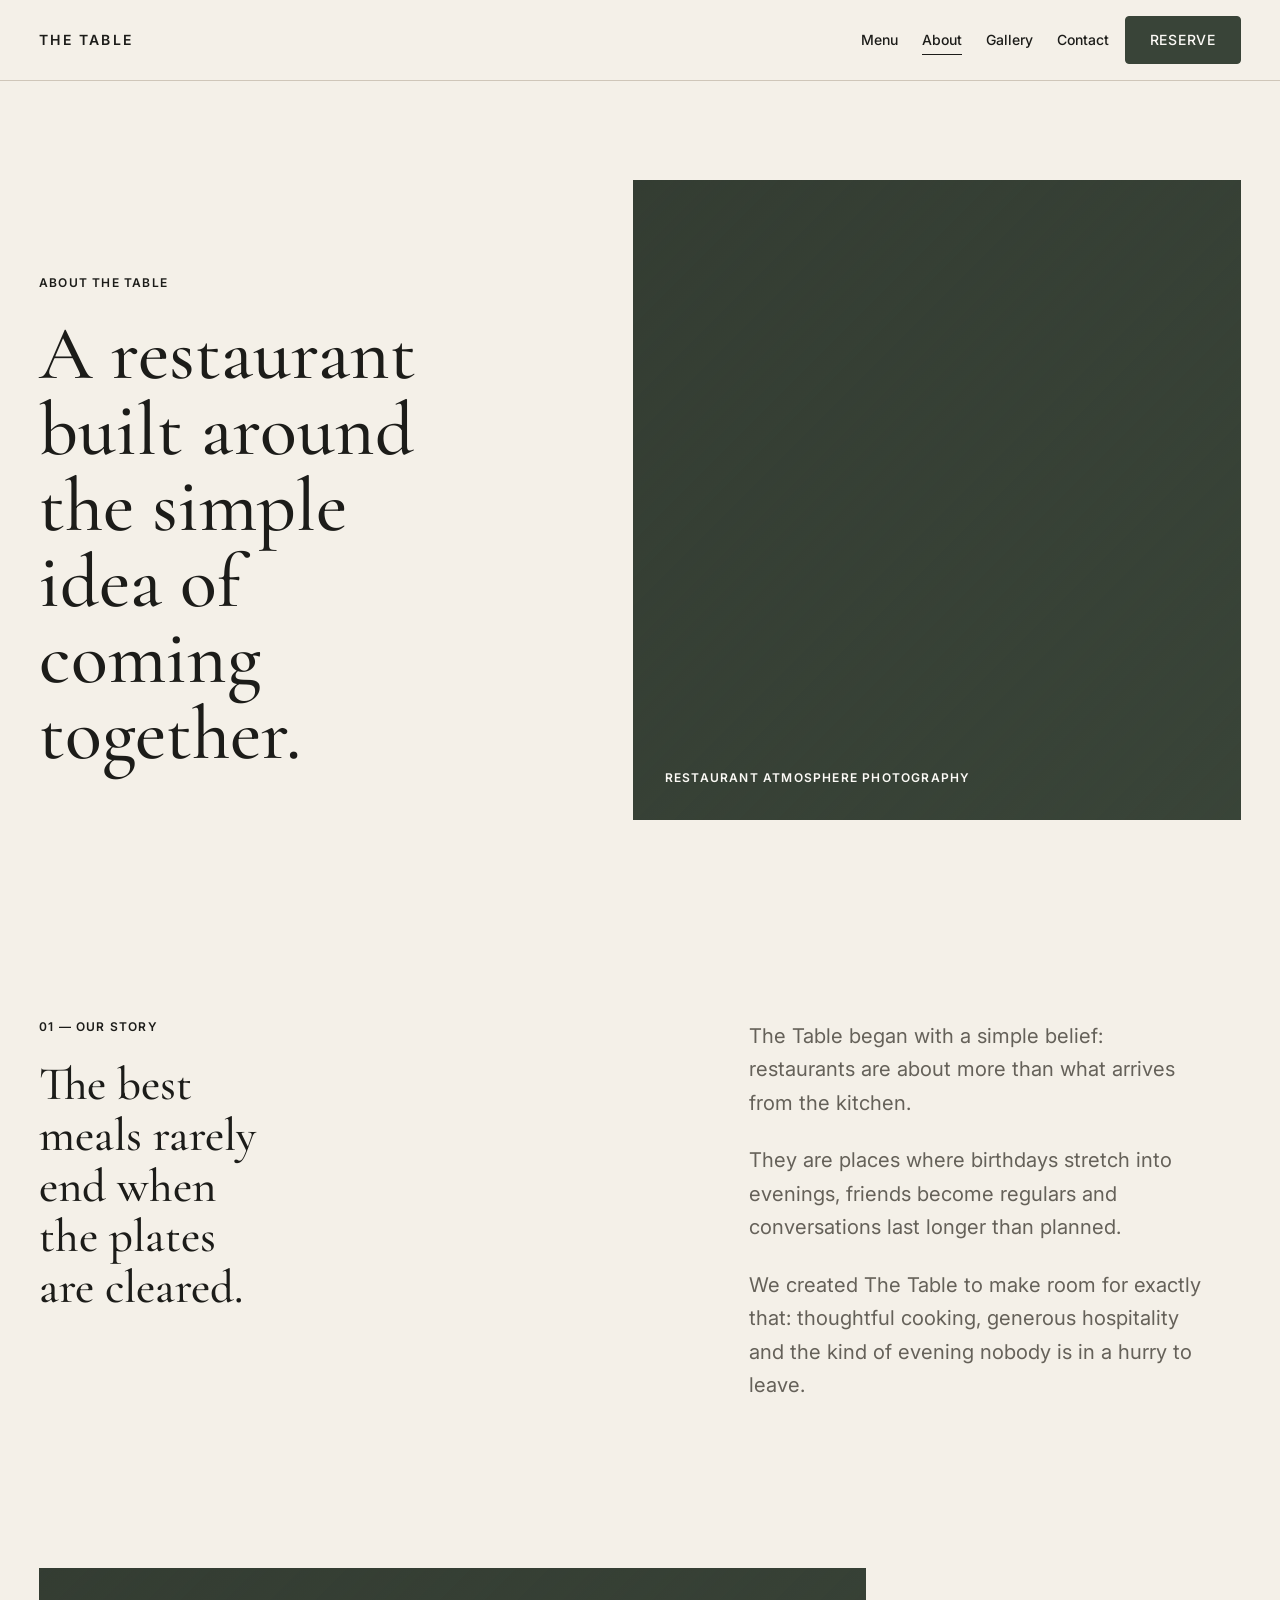
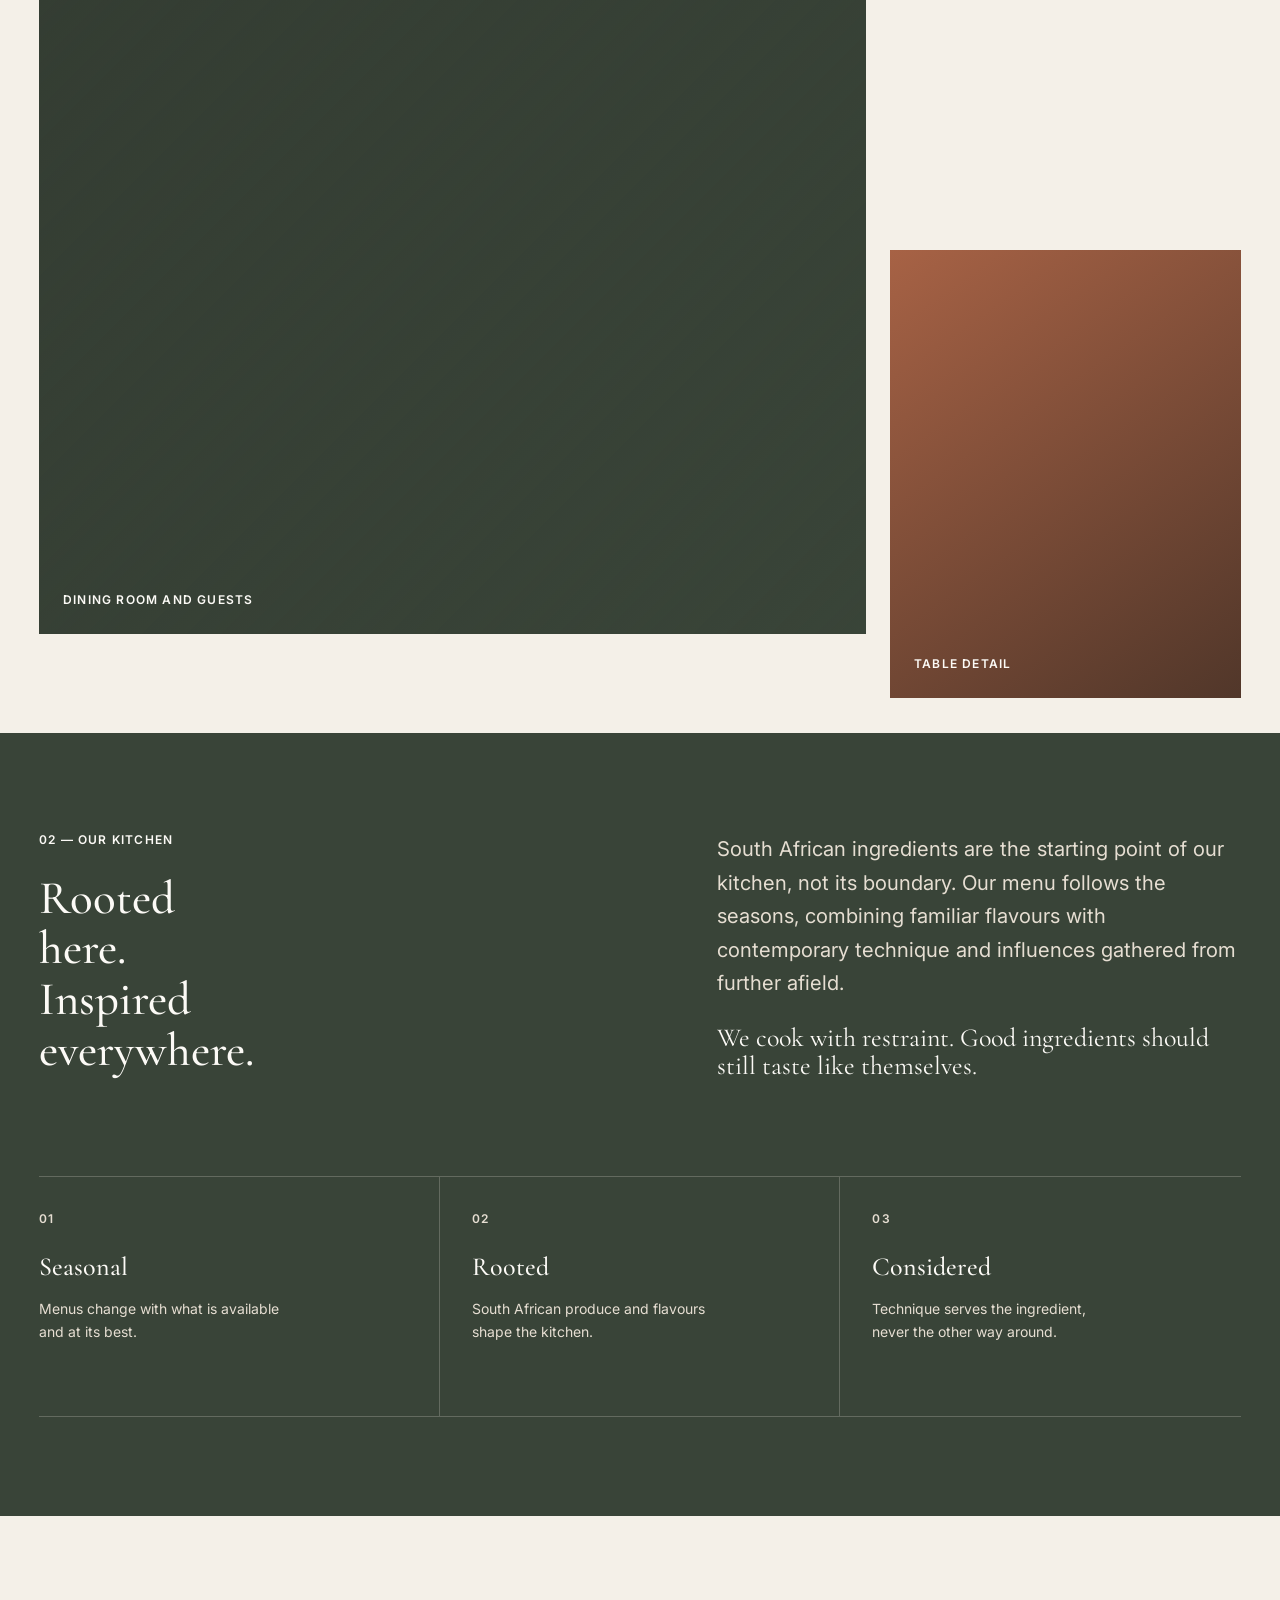
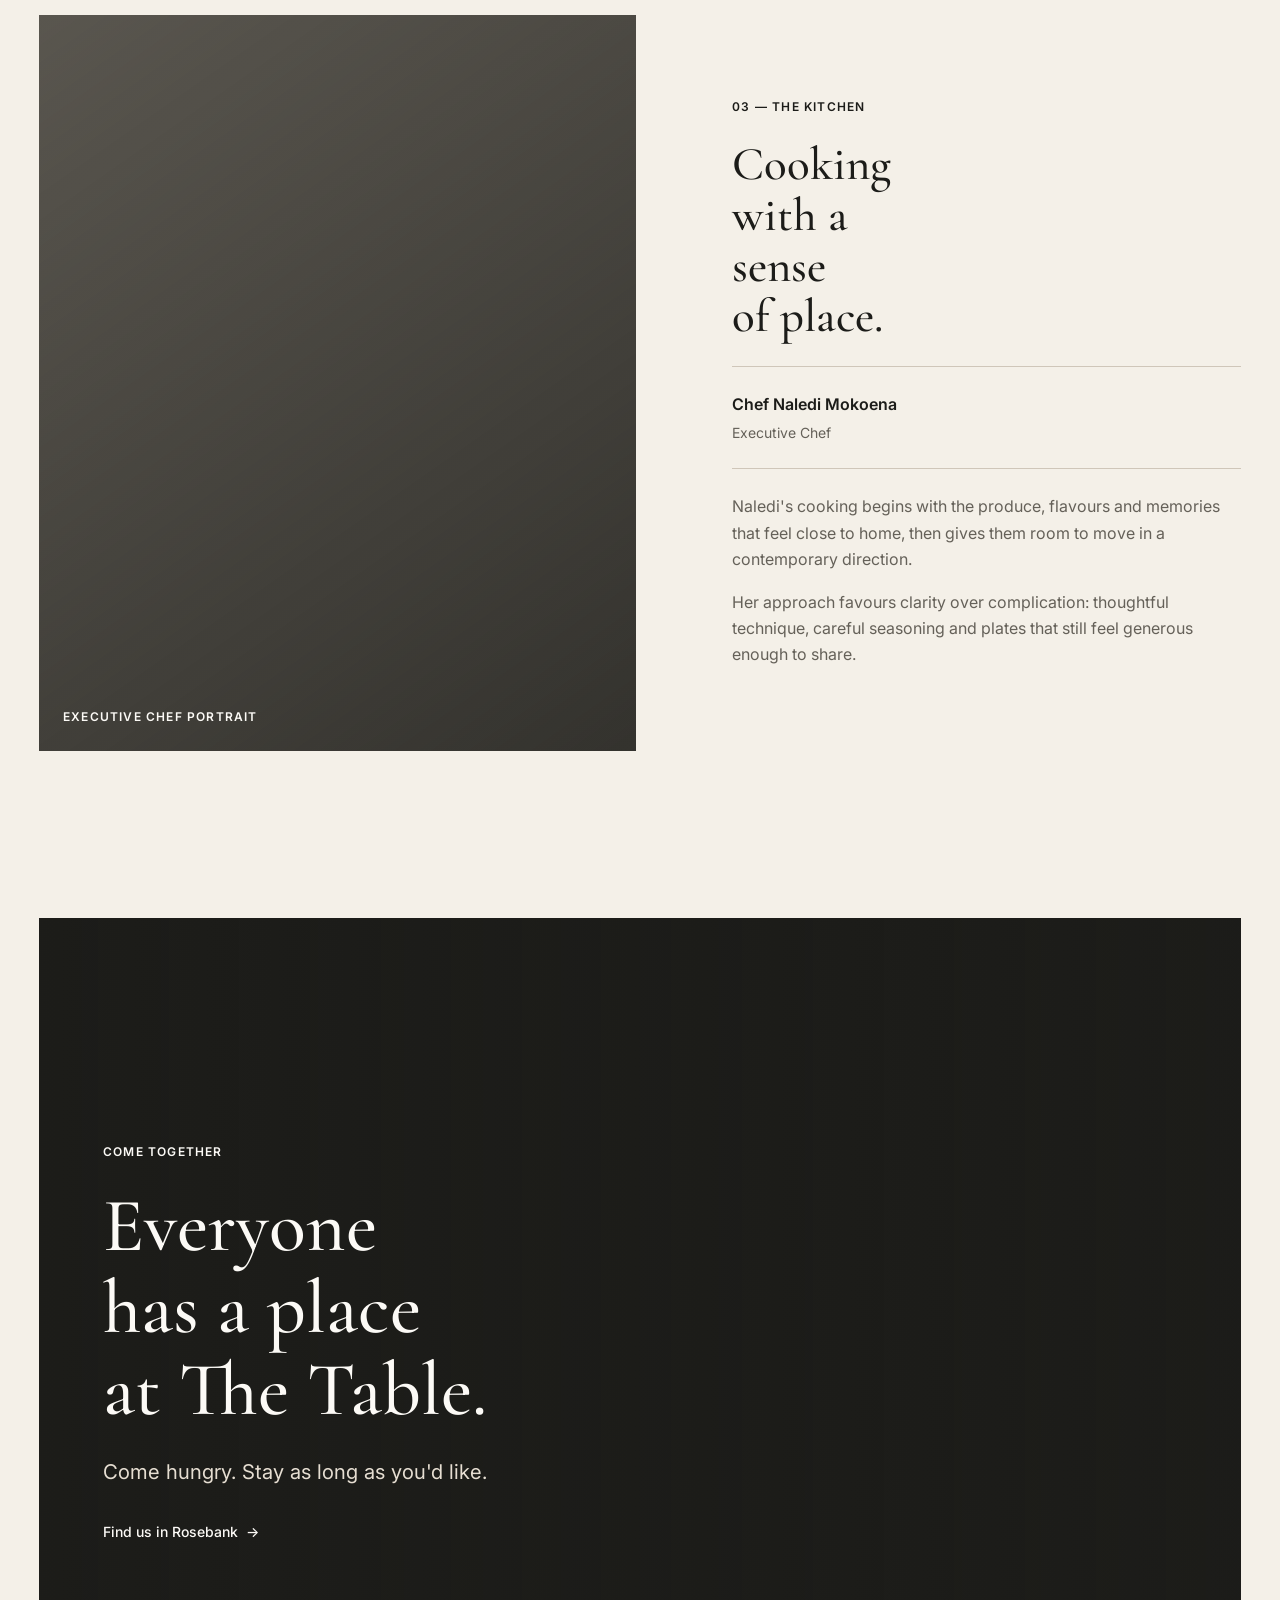
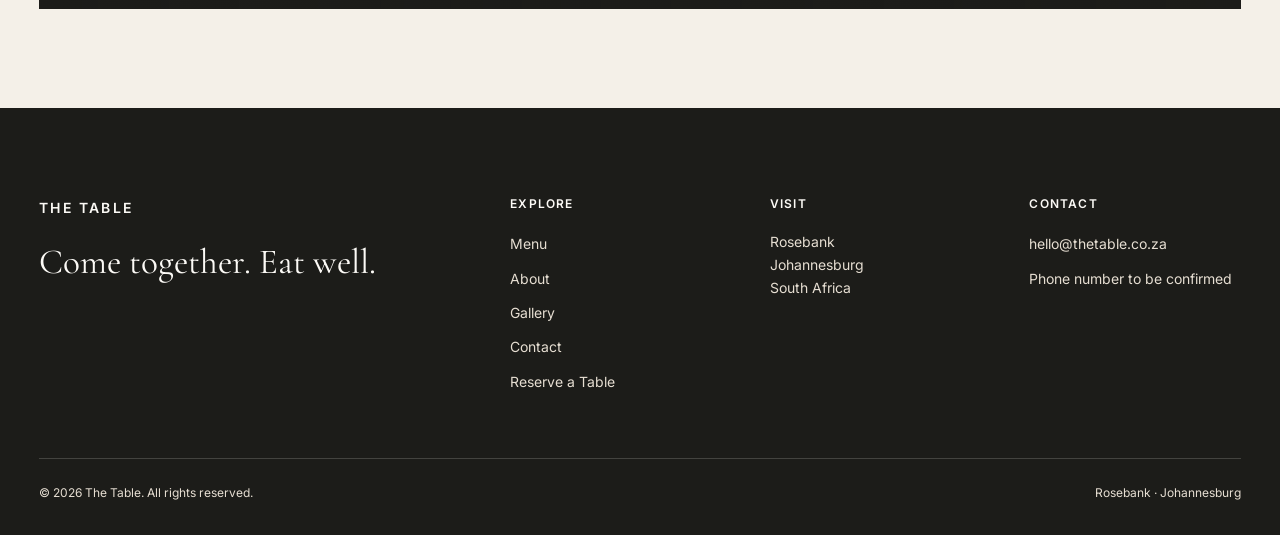
==== about.html @ 28e7a20c "Initial commit for V1" ====
<!DOCTYPE html>
<html lang="en">
  <head>
    <meta charset="utf-8">
    <meta name="viewport" content="width=device-width, initial-scale=1">
    <meta name="description" content="Discover the story, philosophy and people behind The Table, a contemporary South African restaurant in Rosebank, Johannesburg.">
    <meta name="theme-color" content="#f4f0e8">
    <title>About | The Table</title>

    <link rel="preconnect" href="https://fonts.googleapis.com">
    <link rel="preconnect" href="https://fonts.gstatic.com" crossorigin>
    <link href="https://fonts.googleapis.com/css2?family=Cormorant+Garamond:wght@400;500;600&family=Inter:wght@400;500;600&display=swap" rel="stylesheet">

    <link rel="stylesheet" href="css/reset.css">
    <link rel="stylesheet" href="css/tokens.css">
    <link rel="stylesheet" href="css/base.css">
    <link rel="stylesheet" href="css/layout.css">
    <link rel="stylesheet" href="css/components.css">
    <link rel="stylesheet" href="css/utilities.css">
    <link rel="stylesheet" href="css/pages/about.css">
  </head>

  <body>
    <a class="skip-link" href="#main-content">Skip to main content</a>

    <header class="site-header">
      <div class="container site-header__inner">
        <a class="site-header__brand" href="index.html" aria-label="The Table home">THE TABLE</a>

        <nav class="site-nav" aria-label="Primary navigation">
          <ul class="site-nav__list" role="list">
            <li><a class="site-nav__link" href="menu.html">Menu</a></li>
            <li><a class="site-nav__link" href="about.html" aria-current="page">About</a></li>
            <li><a class="site-nav__link" href="gallery.html">Gallery</a></li>
            <li><a class="site-nav__link" href="contact.html">Contact</a></li>
          </ul>
        </nav>

        <div class="site-header__actions">
          <a class="button button--primary" href="reservations.html">Reserve</a>
        </div>
      </div>
    </header>

    <main id="main-content">
      <section class="about-hero section">
        <div class="container">
          <div class="about-hero__grid">
            <div class="about-hero__copy stack stack--lg">
              <p class="eyebrow">About The Table</p>
              <h1>A restaurant built around the simple idea of coming together.</h1>
            </div>

            <div class="about-hero__media" aria-hidden="true">
              <span>Restaurant atmosphere photography</span>
            </div>
          </div>
        </div>
      </section>

      <section class="about-story section" aria-labelledby="story-title">
        <div class="container">
          <div class="about-story__grid">
            <div>
              <p class="eyebrow">01 — Our Story</p>
              <h2 id="story-title">The best meals rarely end when the plates are cleared.</h2>
            </div>

            <div class="about-story__body stack stack--lg">
              <p>
                The Table began with a simple belief: restaurants are about more than what
                arrives from the kitchen.
              </p>
              <p>
                They are places where birthdays stretch into evenings, friends become regulars
                and conversations last longer than planned.
              </p>
              <p>
                We created The Table to make room for exactly that: thoughtful cooking,
                generous hospitality and the kind of evening nobody is in a hurry to leave.
              </p>
            </div>
          </div>
        </div>
      </section>

      <section class="about-images section--compact" aria-label="Restaurant story imagery">
        <div class="container--wide">
          <div class="about-images__grid">
            <div class="about-images__large" aria-hidden="true">
              <span>Dining room and guests</span>
            </div>
            <div class="about-images__small" aria-hidden="true">
              <span>Table detail</span>
            </div>
          </div>
        </div>
      </section>

      <section class="about-kitchen section section--olive" aria-labelledby="kitchen-title">
        <div class="container">
          <div class="about-kitchen__intro">
            <div class="stack stack--lg">
              <p class="eyebrow">02 — Our Kitchen</p>
              <h2 id="kitchen-title">Rooted here. Inspired everywhere.</h2>
            </div>

            <div class="about-kitchen__copy stack stack--lg">
              <p>
                South African ingredients are the starting point of our kitchen, not its
                boundary. Our menu follows the seasons, combining familiar flavours with
                contemporary technique and influences gathered from further afield.
              </p>
              <p class="about-kitchen__statement">
                We cook with restraint. Good ingredients should still taste like themselves.
              </p>
            </div>
          </div>

          <div class="about-principles">
            <article class="about-principle">
              <p class="about-principle__number">01</p>
              <h3>Seasonal</h3>
              <p>Menus change with what is available and at its best.</p>
            </article>

            <article class="about-principle">
              <p class="about-principle__number">02</p>
              <h3>Rooted</h3>
              <p>South African produce and flavours shape the kitchen.</p>
            </article>

            <article class="about-principle">
              <p class="about-principle__number">03</p>
              <h3>Considered</h3>
              <p>Technique serves the ingredient, never the other way around.</p>
            </article>
          </div>
        </div>
      </section>

      <section class="about-chef section" aria-labelledby="chef-title">
        <div class="container">
          <div class="about-chef__grid">
            <div class="about-chef__media" aria-hidden="true">
              <span>Executive chef portrait</span>
            </div>

            <div class="about-chef__copy stack stack--lg">
              <p class="eyebrow">03 — The Kitchen</p>
              <h2 id="chef-title">Cooking with a sense of place.</h2>

              <div class="about-chef__identity">
                <p class="about-chef__name">Chef Naledi Mokoena</p>
                <p class="about-chef__role">Executive Chef</p>
              </div>

              <div class="about-chef__bio stack stack--md">
                <p>
                  Naledi's cooking begins with the produce, flavours and memories that feel
                  close to home, then gives them room to move in a contemporary direction.
                </p>
                <p>
                  Her approach favours clarity over complication: thoughtful technique,
                  careful seasoning and plates that still feel generous enough to share.
                </p>
              </div>
            </div>
          </div>
        </div>
      </section>

      <section class="about-closing section--compact">
        <div class="container--wide">
          <div class="about-closing__media">
            <div class="about-closing__copy">
              <p class="eyebrow">Come Together</p>
              <h2>Everyone has a place at The Table.</h2>
              <p>Come hungry. Stay as long as you'd like.</p>
              <a class="text-link about-closing__link" href="contact.html">
                Find us in Rosebank
                <span class="text-link__arrow" aria-hidden="true">→</span>
              </a>
            </div>
          </div>
        </div>
      </section>
    </main>

    <footer class="site-footer">
      <div class="container site-footer__inner">
        <div class="site-footer__grid">
          <div class="site-footer__brand">
            <a class="site-footer__wordmark" href="index.html">THE TABLE</a>
            <p class="site-footer__tagline">Come together. Eat well.</p>
          </div>

          <div>
            <p class="site-footer__heading">Explore</p>
            <ul class="site-footer__list" role="list">
              <li><a class="site-footer__link" href="menu.html">Menu</a></li>
              <li><a class="site-footer__link" href="about.html">About</a></li>
              <li><a class="site-footer__link" href="gallery.html">Gallery</a></li>
              <li><a class="site-footer__link" href="contact.html">Contact</a></li>
              <li><a class="site-footer__link" href="reservations.html">Reserve a Table</a></li>
            </ul>
          </div>

          <div>
            <p class="site-footer__heading">Visit</p>
            <address class="site-footer__text">
              Rosebank<br>
              Johannesburg<br>
              South Africa
            </address>
          </div>

          <div>
            <p class="site-footer__heading">Contact</p>
            <ul class="site-footer__list" role="list">
              <li><a class="site-footer__link" href="mailto:hello@thetable.co.za">hello@thetable.co.za</a></li>
              <li><span class="site-footer__text">Phone number to be confirmed</span></li>
            </ul>
          </div>
        </div>

        <div class="site-footer__legal">
          <p>&copy; 2026 The Table. All rights reserved.</p>
          <p>Rosebank · Johannesburg</p>
        </div>
      </div>
    </footer>
  </body>
</html>
---- css/tokens.css ----
/* ==========================================================================
   Design Tokens
   Source of truth for visual constants used across The Table.
   ========================================================================== */

:root {
  /* Colours */
  --color-canvas: #f4f0e8;
  --color-surface: #e6ded2;
  --color-ink: #1c1c19;
  --color-ink-soft: #656159;
  --color-brand: #394438;
  --color-brand-hover: #2f382e;
  --color-clay: #a76245;
  --color-brass: #b79662;
  --color-border: #cfc6b9;
  --color-white-soft: #fcfaf6;
  --color-error: #9a3f32;
  --color-success: #456249;

  /* Typography */
  --font-display: "Cormorant Garamond", Georgia, serif;
  --font-body: "Inter", Arial, Helvetica, sans-serif;

  --text-xs: 0.75rem;
  --text-sm: 0.875rem;
  --text-base: 1rem;
  --text-lg: clamp(1.125rem, 1.03rem + 0.3vw, 1.3125rem);
  --text-h4: clamp(1.35rem, 1.2rem + 0.55vw, 1.625rem);
  --text-h3: clamp(1.75rem, 1.52rem + 0.85vw, 2.25rem);
  --text-h2: clamp(2.125rem, 1.65rem + 1.6vw, 3.25rem);
  --text-h1: clamp(2.5rem, 1.95rem + 2.15vw, 4rem);
  --text-display: clamp(3rem, 2.1rem + 3.5vw, 4.75rem);
  --text-display-xl: clamp(3.25rem, 2.05rem + 4.4vw, 6rem);

  --line-display: 1;
  --line-heading: 1.08;
  --line-body: 1.65;
  --line-interface: 1.4;

  --tracking-label: 0.1em;
  --tracking-button: 0.055em;

  /* Spacing */
  --space-2xs: 0.25rem;
  --space-xs: 0.5rem;
  --space-sm: 0.75rem;
  --space-md: 1rem;
  --space-lg: 1.5rem;
  --space-xl: 2rem;
  --space-2xl: 3rem;
  --space-3xl: 4rem;
  --space-4xl: 6rem;
  --space-5xl: 8rem;
  --space-6xl: 10rem;

  /* Layout */
  --container-reading: 42.5rem;
  --container-standard: 77.5rem;
  --container-wide: 90rem;
  --page-gutter: clamp(1.25rem, 0.72rem + 2.15vw, 6rem);
  --section-space: clamp(4rem, 2.6rem + 4.5vw, 10rem);

  /* Borders and radii */
  --border-default: 1px solid var(--color-border);
  --radius-sm: 0.125rem;
  --radius-md: 0.25rem;
  --radius-soft: 0.5rem;
  --radius-lg: 0.75rem;

  /* Motion */
  --duration-fast: 150ms;
  --duration-standard: 250ms;
  --duration-smooth: 400ms;
  --duration-editorial: 600ms;
  --ease-standard: ease-out;

  /* Layering */
  --z-header: 100;
  --z-overlay: 200;
  --z-modal: 300;
}
---- css/base.css ----
/* ==========================================================================
   Base Styles
   Global element behaviour and typography.
   ========================================================================== */

html {
  color-scheme: light;
  scroll-behavior: smooth;
  background: var(--color-canvas);
}

body {
  font-family: var(--font-body);
  font-size: var(--text-base);
  line-height: var(--line-body);
  color: var(--color-ink);
  background: var(--color-canvas);
  text-rendering: optimizeLegibility;
}

main {
  display: block;
}

h1,
h2,
h3,
h4 {
  font-family: var(--font-display);
  font-weight: 500;
  color: inherit;
  text-wrap: balance;
}

h1 {
  font-size: var(--text-h1);
  line-height: var(--line-display);
}

h2 {
  font-size: var(--text-h2);
  line-height: var(--line-heading);
}

h3 {
  font-size: var(--text-h3);
  line-height: var(--line-heading);
}

h4 {
  font-size: var(--text-h4);
  line-height: var(--line-heading);
}

p {
  max-width: 72ch;
}

a {
  color: inherit;
  text-decoration-thickness: 0.08em;
  text-underline-offset: 0.2em;
}

a:hover {
  text-decoration-thickness: 0.12em;
}

button,
input,
select,
textarea {
  color: inherit;
}

button {
  border: 0;
}

::selection {
  color: var(--color-white-soft);
  background: var(--color-brand);
}

:focus-visible {
  outline: 2px solid var(--color-brand);
  outline-offset: 3px;
}

.skip-link {
  position: fixed;
  top: var(--space-md);
  left: var(--space-md);
  z-index: var(--z-modal);
  padding: var(--space-sm) var(--space-md);
  color: var(--color-white-soft);
  background: var(--color-ink);
  border-radius: var(--radius-md);
  transform: translateY(-200%);
  transition: transform var(--duration-fast) var(--ease-standard);
}

.skip-link:focus {
  transform: translateY(0);
}

.eyebrow {
  font-family: var(--font-body);
  font-size: var(--text-xs);
  font-weight: 600;
  line-height: var(--line-interface);
  letter-spacing: var(--tracking-label);
  text-transform: uppercase;
}

address {
  font-style: normal;
}

@media (prefers-reduced-motion: reduce) {
  html {
    scroll-behavior: auto;
  }

  *,
  *::before,
  *::after {
    scroll-behavior: auto !important;
    transition-duration: 0.01ms !important;
    animation-duration: 0.01ms !important;
    animation-iteration-count: 1 !important;
  }
}
---- css/layout.css ----
/* ==========================================================================
   Layout
   Shared structural primitives only.
   ========================================================================== */

.container,
.container--wide,
.container--reading {
  width: min(100% - (2 * var(--page-gutter)), var(--container-standard));
  margin-inline: auto;
}

.container--wide {
  width: min(100% - (2 * var(--page-gutter)), var(--container-wide));
}

.container--reading {
  width: min(100% - (2 * var(--page-gutter)), var(--container-reading));
}

.section {
  padding-block: var(--section-space);
}

.section--compact {
  padding-block: clamp(3rem, 2.2rem + 2.5vw, 6rem);
}

.section--dark {
  color: var(--color-white-soft);
  background: var(--color-ink);
}

.section--olive {
  color: var(--color-white-soft);
  background: var(--color-brand);
}

.stack {
  display: flex;
  flex-direction: column;
}

.stack--sm {
  gap: var(--space-sm);
}

.stack--md {
  gap: var(--space-md);
}

.stack--lg {
  gap: var(--space-lg);
}

.stack--xl {
  gap: var(--space-xl);
}

.cluster {
  display: flex;
  flex-wrap: wrap;
  align-items: center;
  gap: var(--space-md);
}

.split {
  display: grid;
  gap: var(--space-2xl);
}

.page-shell {
  min-height: 50vh;
}

@media (min-width: 48rem) {
  .split {
    grid-template-columns: repeat(2, minmax(0, 1fr));
    gap: var(--space-3xl);
  }
}
---- css/components.css ----
/* ==========================================================================
   Components
   Shared interface patterns used by multiple pages.
   ========================================================================== */

/* Site header */
.site-header {
  position: relative;
  z-index: var(--z-header);
  color: var(--color-ink);
  background: var(--color-canvas);
  border-bottom: var(--border-default);
}

.site-header--overlay {
  position: absolute;
  inset: 0 0 auto;
  color: var(--color-white-soft);
  background: transparent;
  border-bottom-color: rgba(244, 240, 232, 0.2);
}

.site-header__inner {
  display: grid;
  gap: var(--space-md);
  align-items: center;
  min-height: 4.5rem;
  padding-block: var(--space-md);
}

.site-header__brand {
  justify-self: start;
  font-family: var(--font-body);
  font-size: var(--text-sm);
  font-weight: 600;
  line-height: 1;
  letter-spacing: 0.16em;
  text-decoration: none;
}

.site-nav {
  min-width: 0;
}

.site-nav__list {
  display: flex;
  flex-wrap: wrap;
  gap: var(--space-sm) var(--space-lg);
  margin: 0;
  padding: 0;
  list-style: none;
}

.site-nav__link {
  position: relative;
  display: inline-flex;
  align-items: center;
  min-height: 2.75rem;
  font-size: var(--text-sm);
  font-weight: 500;
  line-height: var(--line-interface);
  text-decoration: none;
}

.site-nav__link::after {
  content: "";
  position: absolute;
  right: 0;
  bottom: 0.45rem;
  left: 0;
  height: 1px;
  background: currentColor;
  transform: scaleX(0);
  transform-origin: right;
  transition: transform var(--duration-standard) var(--ease-standard);
}

.site-nav__link:hover::after,
.site-nav__link[aria-current="page"]::after {
  transform: scaleX(1);
  transform-origin: left;
}

.site-header__actions {
  justify-self: start;
}

/* Buttons and action links */
.button {
  display: inline-flex;
  min-height: 3rem;
  align-items: center;
  justify-content: center;
  gap: var(--space-xs);
  padding: 0.75rem 1.5rem;
  font-size: var(--text-sm);
  font-weight: 500;
  line-height: 1;
  letter-spacing: var(--tracking-button);
  text-decoration: none;
  text-transform: uppercase;
  cursor: pointer;
  border: 1px solid transparent;
  border-radius: var(--radius-md);
  transition:
    color var(--duration-standard) var(--ease-standard),
    background-color var(--duration-standard) var(--ease-standard),
    border-color var(--duration-standard) var(--ease-standard);
}

.button--primary {
  color: var(--color-white-soft);
  background: var(--color-brand);
  border-color: var(--color-brand);
}

.button--primary:hover {
  background: var(--color-brand-hover);
  border-color: var(--color-brand-hover);
}

.site-header--overlay .button--primary {
  color: var(--color-ink);
  background: var(--color-canvas);
  border-color: var(--color-canvas);
}

.site-header--overlay .button--primary:hover {
  background: var(--color-surface);
  border-color: var(--color-surface);
}

.text-link {
  display: inline-flex;
  align-items: center;
  gap: var(--space-xs);
  font-size: var(--text-sm);
  font-weight: 500;
  text-decoration: none;
}

.text-link__arrow {
  transition: transform var(--duration-standard) var(--ease-standard);
}

.text-link:hover .text-link__arrow {
  transform: translateX(0.25rem);
}

/* Foundation page shell */
.foundation-placeholder {
  display: grid;
  min-height: 50vh;
  place-items: center;
  padding-block: var(--section-space);
}

.foundation-placeholder__inner {
  width: min(100% - (2 * var(--page-gutter)), var(--container-reading));
}

.foundation-placeholder__copy {
  margin-top: var(--space-lg);
  color: var(--color-ink-soft);
}


/* Shared forms */
.form-field {
  display: grid;
  gap: var(--space-xs);
}

.form-field label {
  font-size: var(--text-xs);
  font-weight: 600;
  letter-spacing: var(--tracking-label);
  text-transform: uppercase;
}

.form-field input,
.form-field select,
.form-field textarea {
  width: 100%;
  color: var(--color-ink);
  background: var(--color-white-soft);
  border: var(--border-default);
  border-radius: var(--radius-md);
}

.form-field input,
.form-field select {
  min-height: 3.5rem;
  padding-inline: var(--space-md);
}

.form-field textarea {
  min-height: 10rem;
  padding: var(--space-md);
}

.form-field input:focus,
.form-field select:focus,
.form-field textarea:focus {
  border-color: var(--color-brand);
}

.form-field__help {
  color: var(--color-ink-soft);
  font-size: var(--text-sm);
}

.button:disabled,
.button[aria-disabled="true"] {
  cursor: not-allowed;
  opacity: 0.55;
}

/* Footer */
.site-footer {
  color: var(--color-white-soft);
  background: var(--color-ink);
}

.site-footer__inner {
  padding-block: clamp(4rem, 3rem + 3vw, 7rem) var(--space-xl);
}

.site-footer__grid {
  display: grid;
  gap: var(--space-2xl);
}

.site-footer__brand {
  max-width: 24rem;
}

.site-footer__wordmark {
  display: inline-block;
  margin-bottom: var(--space-lg);
  font-size: var(--text-sm);
  font-weight: 600;
  letter-spacing: 0.16em;
  text-decoration: none;
}

.site-footer__tagline {
  font-family: var(--font-display);
  font-size: var(--text-h3);
  line-height: var(--line-heading);
}

.site-footer__heading {
  margin-bottom: var(--space-md);
  font-size: var(--text-xs);
  font-weight: 600;
  letter-spacing: var(--tracking-label);
  text-transform: uppercase;
}

.site-footer__list {
  display: grid;
  gap: var(--space-xs);
  margin: 0;
  padding: 0;
  list-style: none;
}

.site-footer__link {
  color: var(--color-surface);
  font-size: var(--text-sm);
  text-decoration: none;
}

.site-footer__link:hover {
  color: var(--color-white-soft);
  text-decoration: underline;
  text-underline-offset: 0.2em;
}

.site-footer__text {
  color: var(--color-surface);
  font-size: var(--text-sm);
}

.site-footer__legal {
  display: flex;
  flex-wrap: wrap;
  justify-content: space-between;
  gap: var(--space-md);
  margin-top: var(--space-3xl);
  padding-top: var(--space-lg);
  color: var(--color-surface);
  font-size: var(--text-xs);
  border-top: 1px solid rgba(244, 240, 232, 0.18);
}

@media (min-width: 48rem) {
  .site-header__inner {
    grid-template-columns: auto 1fr auto;
    min-height: 5rem;
    padding-block: 0;
  }

  .site-nav {
    justify-self: end;
  }

  .site-header__actions {
    justify-self: end;
  }

  .site-footer__grid {
    grid-template-columns: minmax(14rem, 2fr) repeat(3, minmax(9rem, 1fr));
  }
}
---- css/utilities.css ----
/* ==========================================================================
   Utilities
   Keep this file intentionally small.
   ========================================================================== */

.visually-hidden {
  position: absolute !important;
  width: 1px !important;
  height: 1px !important;
  padding: 0 !important;
  margin: -1px !important;
  overflow: hidden !important;
  clip: rect(0, 0, 0, 0) !important;
  white-space: nowrap !important;
  border: 0 !important;
}

.text-center {
  text-align: center;
}
---- css/pages/about.css ----
/* ==========================================================================
   About Page
   Purpose: tell the restaurant story with calm editorial composition.
   ========================================================================== */

.about-hero {
  padding-top: clamp(4rem, 3rem + 4vw, 8rem);
}

.about-hero__grid {
  display: grid;
  gap: var(--space-2xl);
  align-items: end;
}

.about-hero__copy h1 {
  max-width: 12ch;
  font-size: var(--text-display);
}

.about-hero__media,
.about-images__large,
.about-images__small,
.about-chef__media,
.about-closing__media {
  position: relative;
  display: grid;
  overflow: hidden;
  color: var(--color-white-soft);
  background:
    linear-gradient(135deg, rgba(28, 28, 25, 0.18), rgba(57, 68, 56, 0.7)),
    var(--color-brand);
}

.about-hero__media {
  min-height: clamp(26rem, 50vw, 42rem);
  place-items: end start;
  padding: var(--space-xl);
}

.about-hero__media span,
.about-images span,
.about-chef__media span {
  font-size: var(--text-xs);
  font-weight: 600;
  letter-spacing: var(--tracking-label);
  text-transform: uppercase;
}

.about-story__grid {
  display: grid;
  gap: var(--space-2xl);
}

.about-story h2 {
  max-width: 12ch;
  margin-top: var(--space-lg);
}

.about-story__body {
  align-self: end;
  color: var(--color-ink-soft);
  font-size: var(--text-lg);
}

.about-images {
  padding-bottom: var(--section-space);
}

.about-images__grid {
  display: grid;
  gap: var(--space-lg);
}

.about-images__large {
  min-height: clamp(24rem, 52vw, 44rem);
  place-items: end start;
  padding: var(--space-lg);
}

.about-images__small {
  min-height: clamp(16rem, 36vw, 28rem);
  place-items: end start;
  padding: var(--space-lg);
  background:
    linear-gradient(145deg, rgba(167, 98, 69, 0.2), rgba(28, 28, 25, 0.62)),
    var(--color-clay);
}

.about-kitchen__intro {
  display: grid;
  gap: var(--space-2xl);
}

.about-kitchen h2 {
  max-width: 10ch;
}

.about-kitchen__copy {
  align-self: end;
  max-width: 40rem;
  color: var(--color-surface);
  font-size: var(--text-lg);
}

.about-kitchen__statement {
  color: var(--color-white-soft);
  font-family: var(--font-display);
  font-size: var(--text-h4);
  line-height: var(--line-heading);
}

.about-principles {
  display: grid;
  gap: 0;
  margin-top: var(--space-4xl);
  border-top: 1px solid rgba(244, 240, 232, 0.22);
}

.about-principle {
  padding-block: var(--space-xl);
  border-bottom: 1px solid rgba(244, 240, 232, 0.22);
}

.about-principle__number {
  margin-bottom: var(--space-lg);
  color: var(--color-surface);
  font-size: var(--text-xs);
  font-weight: 600;
  letter-spacing: var(--tracking-label);
}

.about-principle h3 {
  margin-bottom: var(--space-md);
  font-size: var(--text-h4);
}

.about-principle p:last-child {
  max-width: 28ch;
  color: var(--color-surface);
  font-size: var(--text-sm);
}

.about-chef__grid {
  display: grid;
  gap: var(--space-2xl);
  align-items: center;
}

.about-chef__media {
  min-height: clamp(28rem, 58vw, 46rem);
  place-items: end start;
  padding: var(--space-lg);
  background:
    linear-gradient(145deg, rgba(28, 28, 25, 0.16), rgba(28, 28, 25, 0.68)),
    var(--color-ink-soft);
}

.about-chef__copy h2 {
  max-width: 10ch;
}

.about-chef__identity {
  padding-block: var(--space-lg);
  border-block: var(--border-default);
}

.about-chef__name {
  font-size: var(--text-base);
  font-weight: 600;
}

.about-chef__role {
  margin-top: var(--space-2xs);
  color: var(--color-ink-soft);
  font-size: var(--text-sm);
}

.about-chef__bio {
  color: var(--color-ink-soft);
}

.about-closing {
  padding-bottom: var(--section-space);
}

.about-closing__media {
  min-height: clamp(28rem, 54vw, 44rem);
  align-items: end;
  padding: var(--space-xl);
  background:
    linear-gradient(90deg, rgba(28, 28, 25, 0.76), rgba(28, 28, 25, 0.16)),
    var(--color-ink);
}

.about-closing__copy {
  max-width: 42rem;
}

.about-closing__copy h2 {
  margin-top: var(--space-lg);
  max-width: 12ch;
  font-size: var(--text-display);
}

.about-closing__copy > p:not(.eyebrow) {
  margin-top: var(--space-lg);
  color: var(--color-surface);
  font-size: var(--text-lg);
}

.about-closing__link {
  margin-top: var(--space-xl);
  color: var(--color-white-soft);
}

@media (min-width: 48rem) {
  .about-hero__grid {
    grid-template-columns: minmax(0, 0.9fr) minmax(0, 1.1fr);
    gap: var(--space-4xl);
  }

  .about-story__grid {
    grid-template-columns: minmax(0, 1fr) minmax(20rem, 0.8fr);
    gap: var(--space-4xl);
  }

  .about-images__grid {
    grid-template-columns: minmax(0, 1.65fr) minmax(14rem, 0.7fr);
    align-items: end;
  }

  .about-images__small {
    transform: translateY(var(--space-3xl));
  }

  .about-kitchen__intro {
    grid-template-columns: minmax(0, 1fr) minmax(20rem, 0.9fr);
    gap: var(--space-4xl);
  }

  .about-principles {
    grid-template-columns: repeat(3, minmax(0, 1fr));
  }

  .about-principle {
    min-height: 15rem;
    padding: var(--space-xl);
    border-right: 1px solid rgba(244, 240, 232, 0.22);
  }

  .about-principle:first-child {
    padding-left: 0;
  }

  .about-principle:last-child {
    padding-right: 0;
    border-right: 0;
  }

  .about-chef__grid {
    grid-template-columns: minmax(0, 1.08fr) minmax(18rem, 0.92fr);
    gap: var(--space-4xl);
  }

  .about-closing__media {
    padding: var(--space-3xl);
  }
}

@media (min-width: 64rem) {
  .about-hero__copy {
    padding-bottom: var(--space-2xl);
  }

  .about-story__body {
    padding-right: var(--space-xl);
  }
}

@media (prefers-reduced-motion: reduce) {
  .about-images__small {
    transform: none;
  }
}
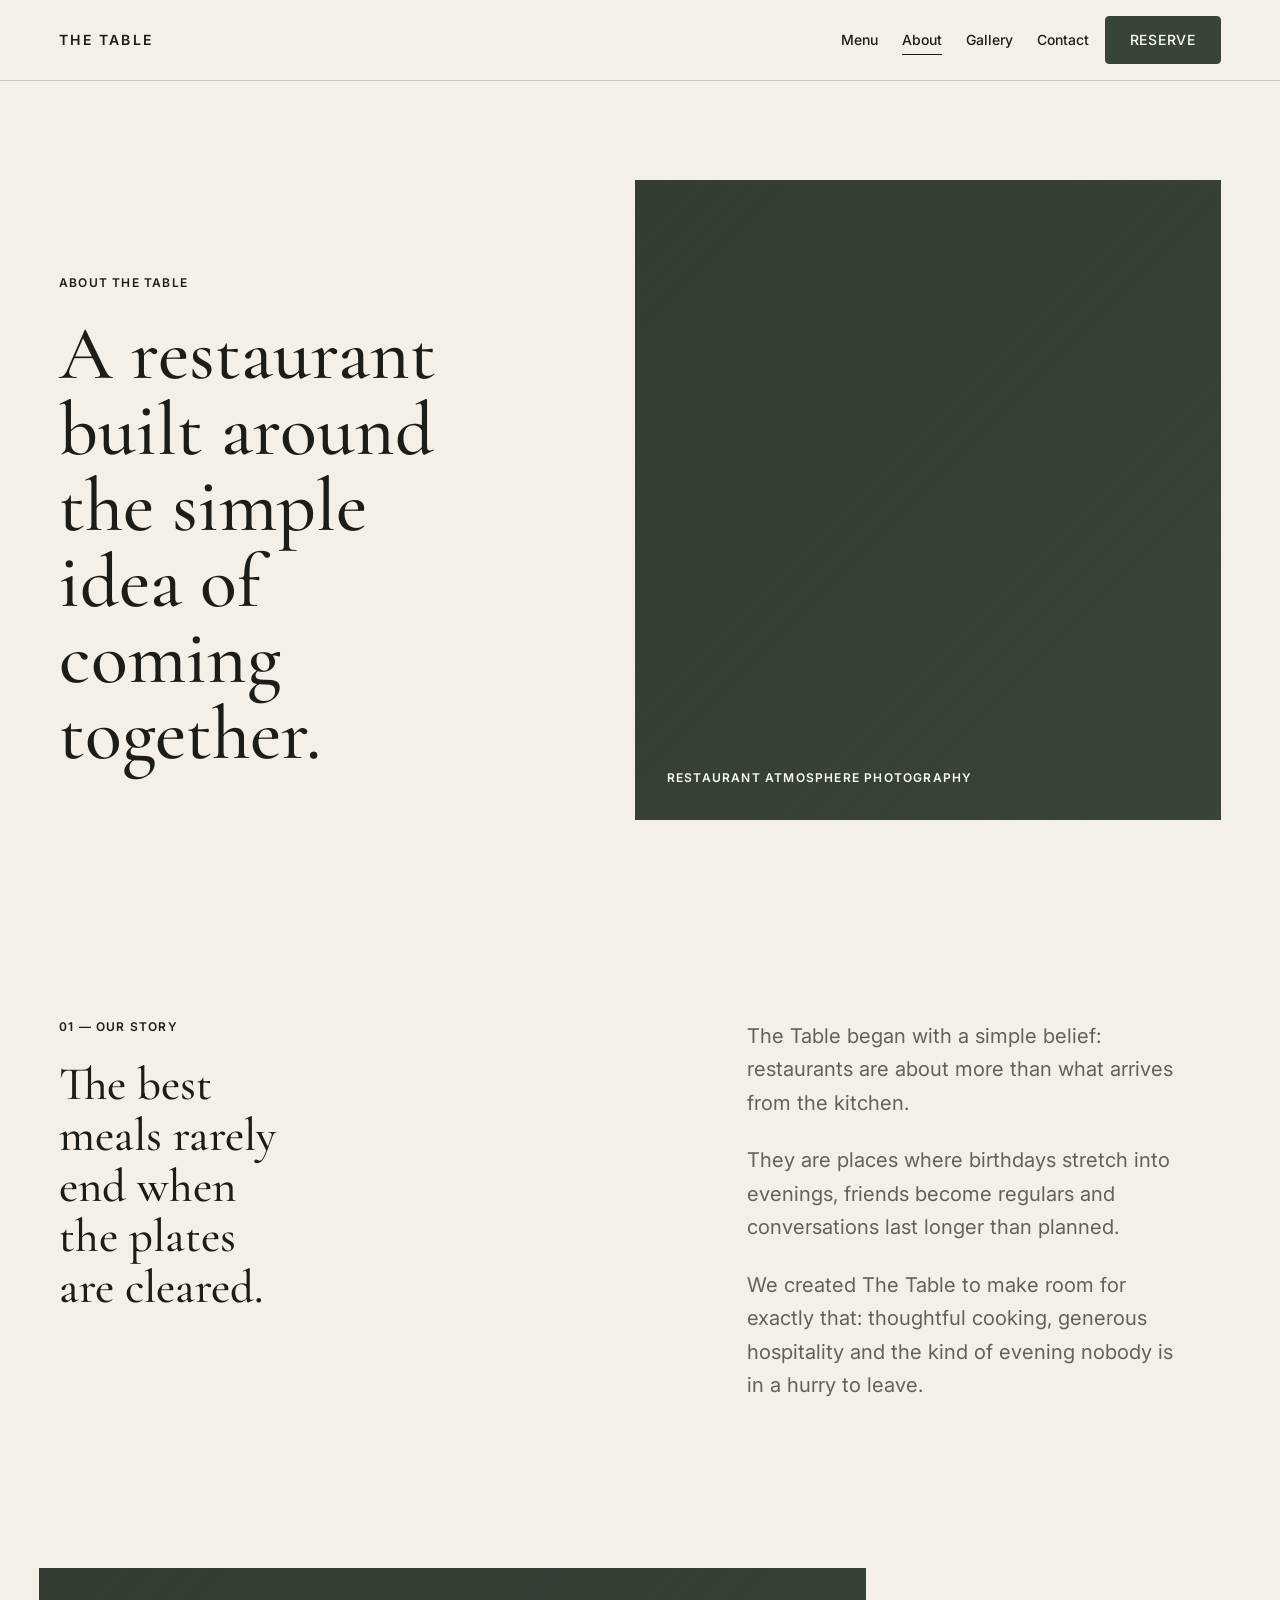
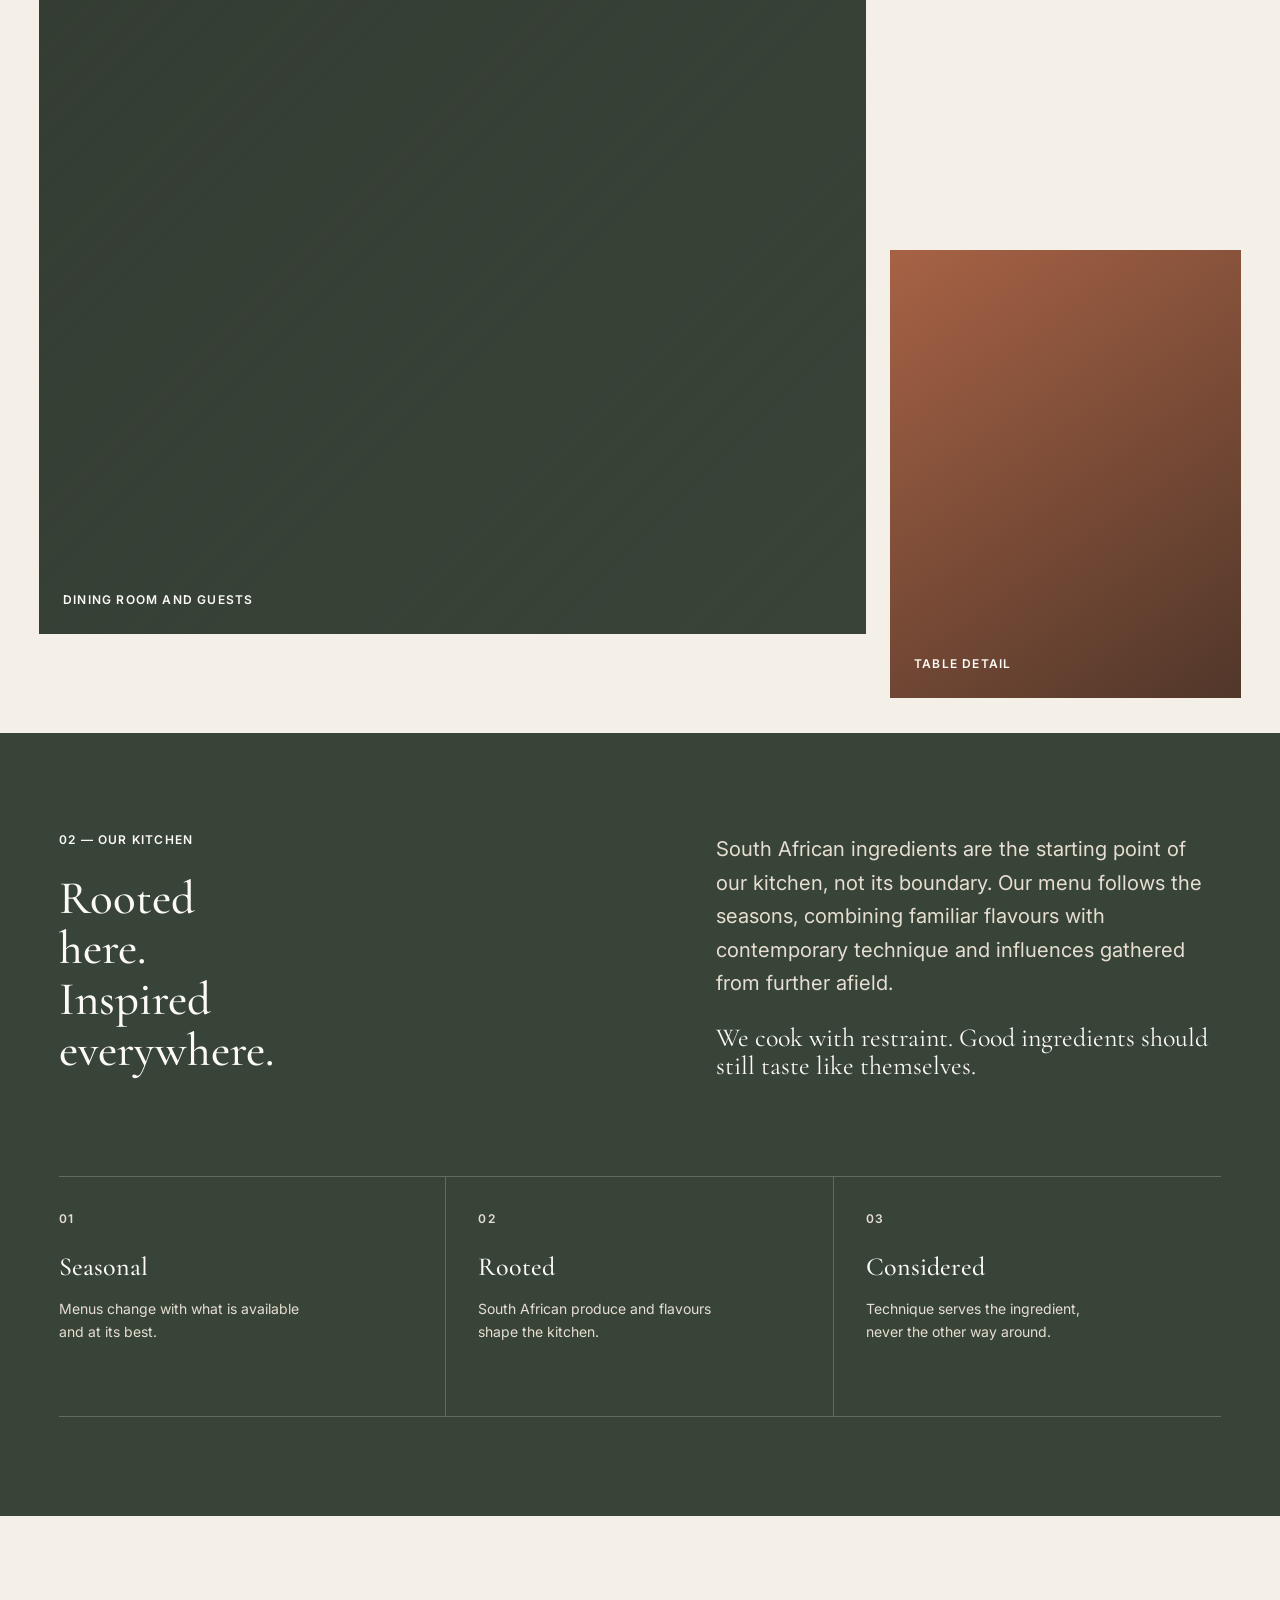
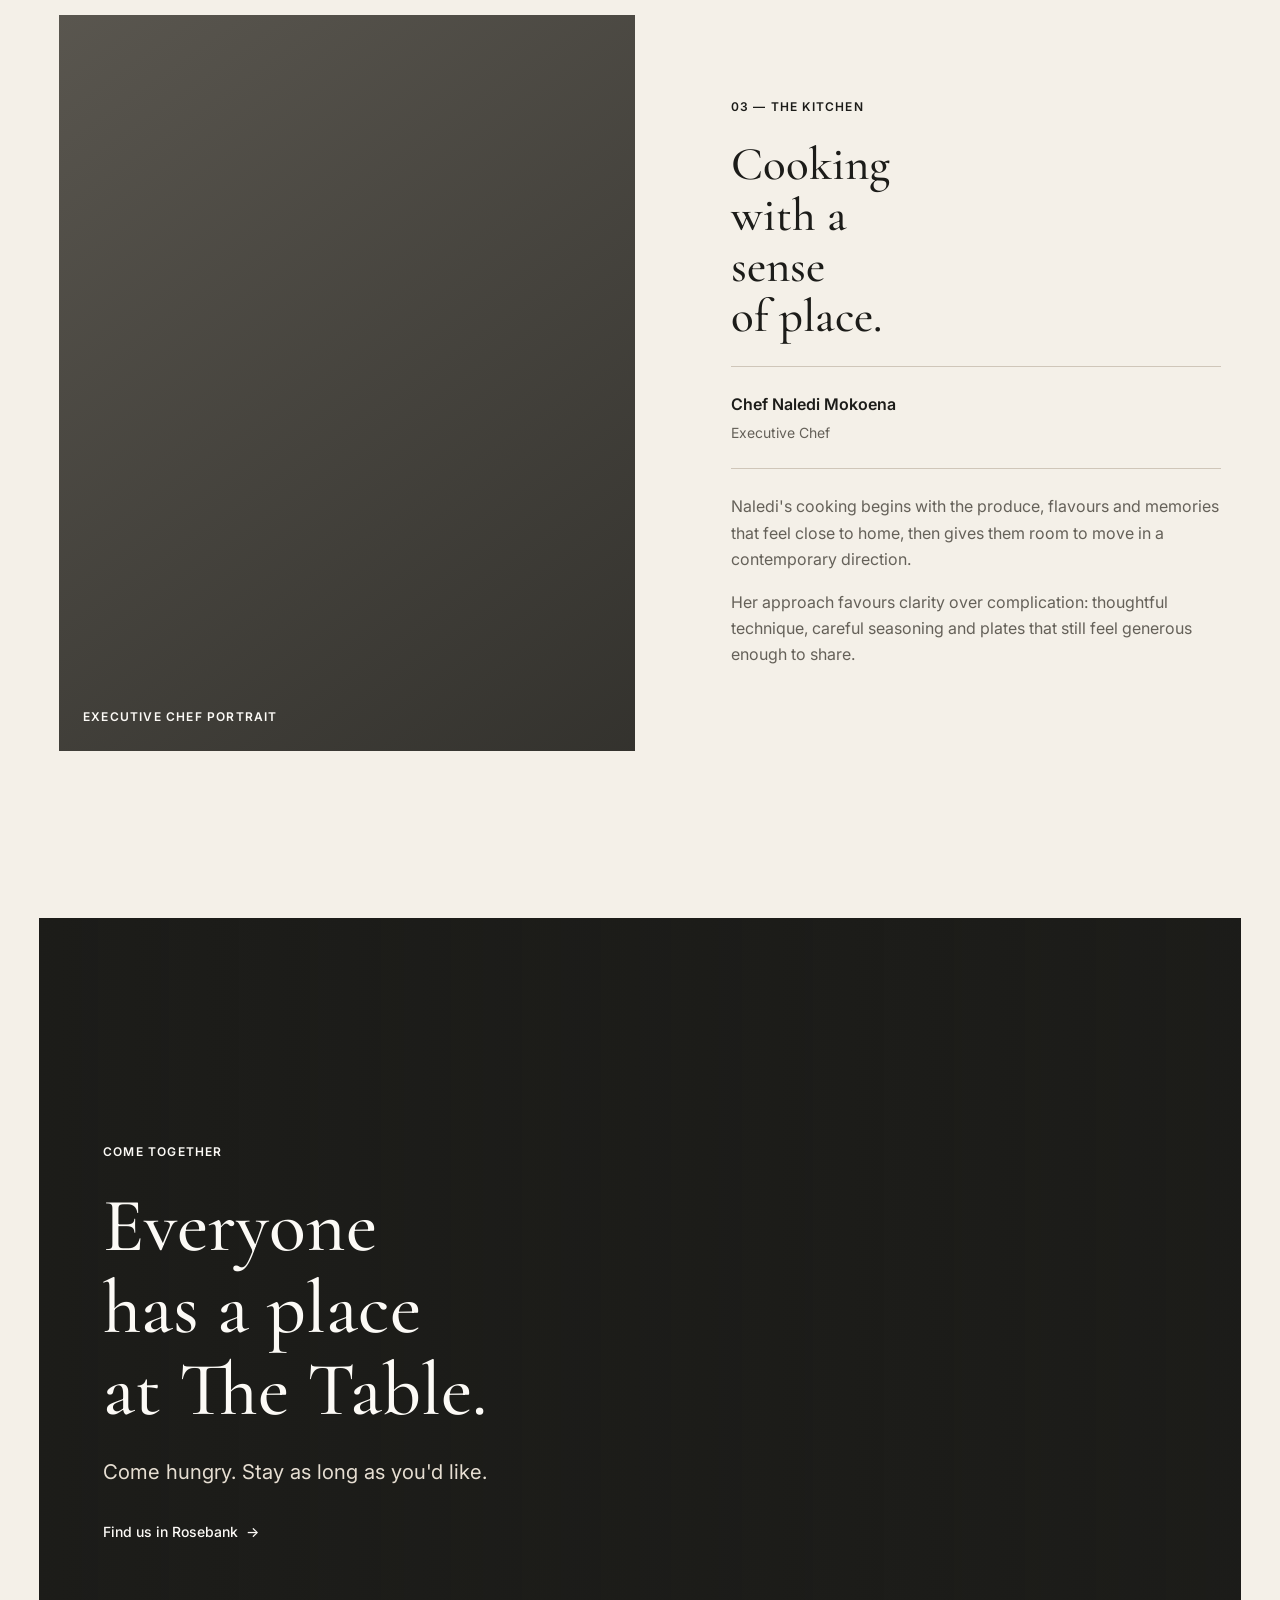
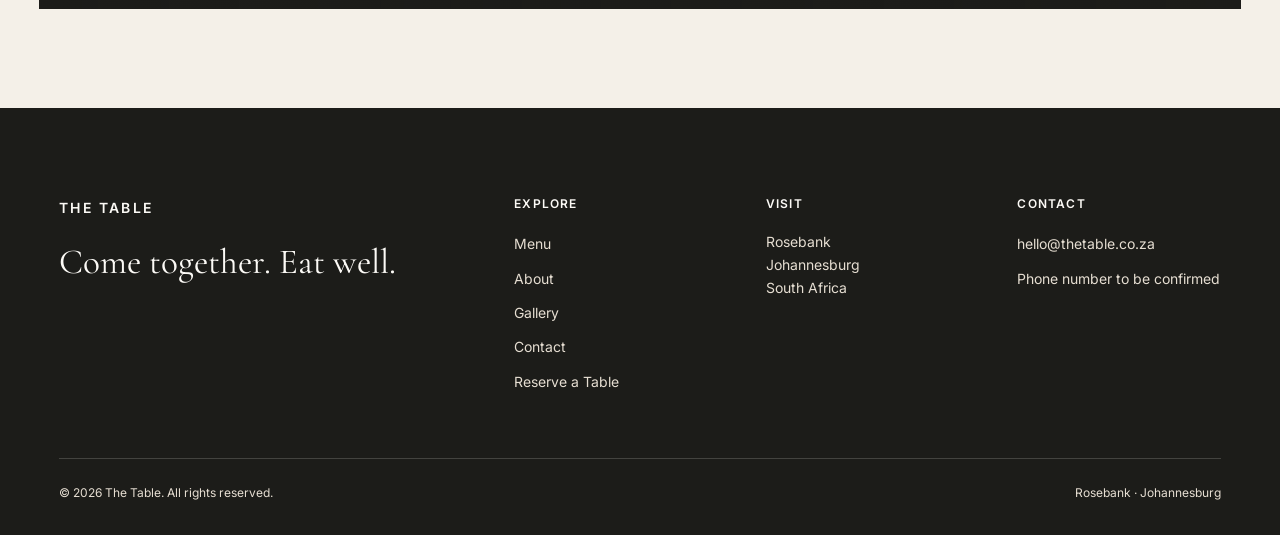
==== commit c7b9ee10: "second  commit, with hamburger fixed, allow with mobile responsiveness" ====
--- a/about.html
+++ b/about.html
@@ -27,7 +27,7 @@
       <div class="container site-header__inner">
         <a class="site-header__brand" href="index.html" aria-label="The Table home">THE TABLE</a>
 
-        <nav class="site-nav" aria-label="Primary navigation">
+        <nav class="site-nav site-nav--desktop" aria-label="Primary navigation">
           <ul class="site-nav__list" role="list">
             <li><a class="site-nav__link" href="menu.html">Menu</a></li>
             <li><a class="site-nav__link" href="about.html" aria-current="page">About</a></li>
@@ -36,9 +36,68 @@
           </ul>
         </nav>
 
-        <div class="site-header__actions">
+        <div class="site-header__actions site-header__actions--desktop">
           <a class="button button--primary" href="reservations.html">Reserve</a>
         </div>
+
+        <details class="mobile-nav">
+          <summary class="mobile-nav__toggle" aria-label="Open site menu">
+            <span class="mobile-nav__toggle-label mobile-nav__toggle-label--menu">Menu</span>
+            <span class="mobile-nav__toggle-label mobile-nav__toggle-label--close">Close</span>
+            <span class="mobile-nav__icon" aria-hidden="true">
+              <span></span>
+              <span></span>
+            </span>
+          </summary>
+
+          <div class="mobile-nav__panel">
+            <div class="mobile-nav__panel-inner">
+              <a class="mobile-nav__brand" href="index.html">THE TABLE</a>
+
+              <nav aria-label="Mobile navigation">
+                <ul class="mobile-nav__list" role="list">
+              <li>
+                <a class="mobile-nav__link" href="index.html">
+                  <span class="mobile-nav__number">01</span>
+                  <span>Home</span>
+                </a>
+              </li>
+              <li>
+                <a class="mobile-nav__link" href="menu.html">
+                  <span class="mobile-nav__number">02</span>
+                  <span>Menu</span>
+                </a>
+              </li>
+              <li>
+                <a class="mobile-nav__link" href="about.html" aria-current="page">
+                  <span class="mobile-nav__number">03</span>
+                  <span>About</span>
+                </a>
+              </li>
+              <li>
+                <a class="mobile-nav__link" href="gallery.html">
+                  <span class="mobile-nav__number">04</span>
+                  <span>Gallery</span>
+                </a>
+              </li>
+              <li>
+                <a class="mobile-nav__link" href="contact.html">
+                  <span class="mobile-nav__number">05</span>
+                  <span>Contact</span>
+                </a>
+              </li>
+                </ul>
+              </nav>
+
+              <a class="button mobile-nav__reserve" href="reservations.html">Reserve a Table</a>
+
+              <div class="mobile-nav__meta">
+                <p>Rosebank · Johannesburg</p>
+                <a href="mailto:hello@thetable.co.za">hello@thetable.co.za</a>
+              </div>
+            </div>
+          </div>
+        </details>
       </div>
     </header>
 
--- a/css/base.css
+++ b/css/base.css
@@ -4,12 +4,20 @@
    ========================================================================== */
 
 html {
+  width: 100%;
+  max-width: 100%;
   color-scheme: light;
   scroll-behavior: smooth;
+  overflow-x: clip;
   background: var(--color-canvas);
 }
 
 body {
+  width: 100%;
+  min-width: 0;
+  max-width: 100%;
+  overflow-x: clip;
+  overflow-wrap: break-word;
   font-family: var(--font-body);
   font-size: var(--text-base);
   line-height: var(--line-body);
@@ -20,6 +28,9 @@
 
 main {
   display: block;
+  width: 100%;
+  min-width: 0;
+  max-width: 100%;
 }
 
 h1,
--- a/css/layout.css
+++ b/css/layout.css
@@ -6,16 +6,21 @@
 .container,
 .container--wide,
 .container--reading {
-  width: min(100% - (2 * var(--page-gutter)), var(--container-standard));
+  width: 100%;
   margin-inline: auto;
+  padding-inline: var(--page-gutter);
+}
+
+.container {
+  max-width: var(--container-standard);
 }
 
 .container--wide {
-  width: min(100% - (2 * var(--page-gutter)), var(--container-wide));
+  max-width: var(--container-wide);
 }
 
 .container--reading {
-  width: min(100% - (2 * var(--page-gutter)), var(--container-reading));
+  max-width: var(--container-reading);
 }
 
 .section {
--- a/css/components.css
+++ b/css/components.css
@@ -22,6 +22,7 @@
 
 .site-header__inner {
   display: grid;
+  grid-template-columns: minmax(0, 1fr) auto;
   gap: var(--space-md);
   align-items: center;
   min-height: 4.5rem;
@@ -216,6 +217,201 @@
   opacity: 0.55;
 }
 
+
+/* Native mobile navigation */
+.site-nav--desktop,
+.site-header__actions--desktop {
+  display: none;
+}
+
+.mobile-nav {
+  justify-self: end;
+}
+
+.mobile-nav__toggle {
+  position: relative;
+  z-index: calc(var(--z-modal) + 1);
+  display: inline-flex;
+  min-height: 2.75rem;
+  align-items: center;
+  gap: var(--space-sm);
+  padding: 0;
+  color: inherit;
+  font-size: var(--text-xs);
+  font-weight: 600;
+  letter-spacing: var(--tracking-label);
+  text-transform: uppercase;
+  cursor: pointer;
+  list-style: none;
+}
+
+.mobile-nav__toggle::-webkit-details-marker {
+  display: none;
+}
+
+.mobile-nav__toggle-label--close {
+  display: none;
+}
+
+.mobile-nav__icon {
+  position: relative;
+  display: block;
+  width: 1.25rem;
+  height: 0.75rem;
+}
+
+.mobile-nav__icon span {
+  position: absolute;
+  left: 0;
+  width: 100%;
+  height: 1px;
+  background: currentColor;
+  transition:
+    top var(--duration-standard) var(--ease-standard),
+    transform var(--duration-standard) var(--ease-standard);
+}
+
+.mobile-nav__icon span:first-child {
+  top: 0.15rem;
+}
+
+.mobile-nav__icon span:last-child {
+  top: 0.6rem;
+}
+
+.mobile-nav[open] .mobile-nav__toggle {
+  position: fixed;
+  top: 0.85rem;
+  right: var(--page-gutter);
+  color: var(--color-white-soft);
+}
+
+.mobile-nav[open] .mobile-nav__toggle-label--menu {
+  display: none;
+}
+
+.mobile-nav[open] .mobile-nav__toggle-label--close {
+  display: inline;
+}
+
+.mobile-nav[open] .mobile-nav__icon span:first-child,
+.mobile-nav[open] .mobile-nav__icon span:last-child {
+  top: 0.375rem;
+}
+
+.mobile-nav[open] .mobile-nav__icon span:first-child {
+  transform: rotate(45deg);
+}
+
+.mobile-nav[open] .mobile-nav__icon span:last-child {
+  transform: rotate(-45deg);
+}
+
+.mobile-nav__panel {
+  position: fixed;
+  inset: 0;
+  z-index: var(--z-overlay);
+  overflow-y: auto;
+  color: var(--color-white-soft);
+  background: var(--color-ink);
+}
+
+.mobile-nav__panel-inner {
+  display: flex;
+  min-height: 100%;
+  flex-direction: column;
+  padding:
+    1.5rem
+    var(--page-gutter)
+    max(2rem, env(safe-area-inset-bottom));
+}
+
+.mobile-nav__brand {
+  align-self: flex-start;
+  margin-bottom: clamp(4rem, 16vh, 7rem);
+  font-size: var(--text-sm);
+  font-weight: 600;
+  letter-spacing: 0.16em;
+  text-decoration: none;
+}
+
+.mobile-nav__list {
+  display: grid;
+  gap: 0;
+  margin: 0;
+  padding: 0;
+  list-style: none;
+}
+
+.mobile-nav__link {
+  display: grid;
+  grid-template-columns: 2.25rem minmax(0, 1fr);
+  gap: var(--space-md);
+  align-items: baseline;
+  padding-block: var(--space-sm);
+  font-family: var(--font-display);
+  font-size: clamp(2rem, 8vw, 3.25rem);
+  line-height: 1;
+  text-decoration: none;
+}
+
+.mobile-nav__link[aria-current="page"] {
+  color: var(--color-brass);
+}
+
+.mobile-nav__number {
+  font-family: var(--font-body);
+  font-size: var(--text-xs);
+  font-weight: 600;
+  letter-spacing: var(--tracking-label);
+}
+
+.mobile-nav__reserve {
+  align-self: stretch;
+  margin-top: var(--space-2xl);
+  color: var(--color-ink);
+  background: var(--color-canvas);
+  border-color: var(--color-canvas);
+}
+
+.mobile-nav__meta {
+  display: grid;
+  gap: var(--space-xs);
+  margin-top: auto;
+  padding-top: var(--space-3xl);
+  color: var(--color-surface);
+  font-size: var(--text-xs);
+}
+
+.mobile-nav__meta a {
+  overflow-wrap: anywhere;
+}
+
+/* Cross-page overflow hardening */
+.site-header,
+.site-footer {
+  width: 100%;
+  min-width: 0;
+  max-width: 100%;
+}
+
+.site-header__inner,
+.site-header__inner > *,
+.site-footer__inner,
+.site-footer__grid,
+.site-footer__grid > *,
+.site-footer__legal,
+.site-footer__legal > * {
+  min-width: 0;
+}
+
+.site-footer__link,
+.site-footer__text,
+.site-footer address {
+  overflow-wrap: anywhere;
+}
+
+
 /* Footer */
 .site-footer {
   color: var(--color-white-soft);
@@ -228,6 +424,8 @@
 
 .site-footer__grid {
   display: grid;
+  width: 100%;
+  grid-template-columns: minmax(0, 1fr);
   gap: var(--space-2xl);
 }
 
@@ -302,12 +500,21 @@
     padding-block: 0;
   }
 
-  .site-nav {
+  .site-nav--desktop,
+  .site-header__actions--desktop {
+    display: block;
+  }
+
+  .site-nav--desktop {
     justify-self: end;
   }
 
-  .site-header__actions {
+  .site-header__actions--desktop {
     justify-self: end;
+  }
+
+  .mobile-nav {
+    display: none;
   }
 
   .site-footer__grid {
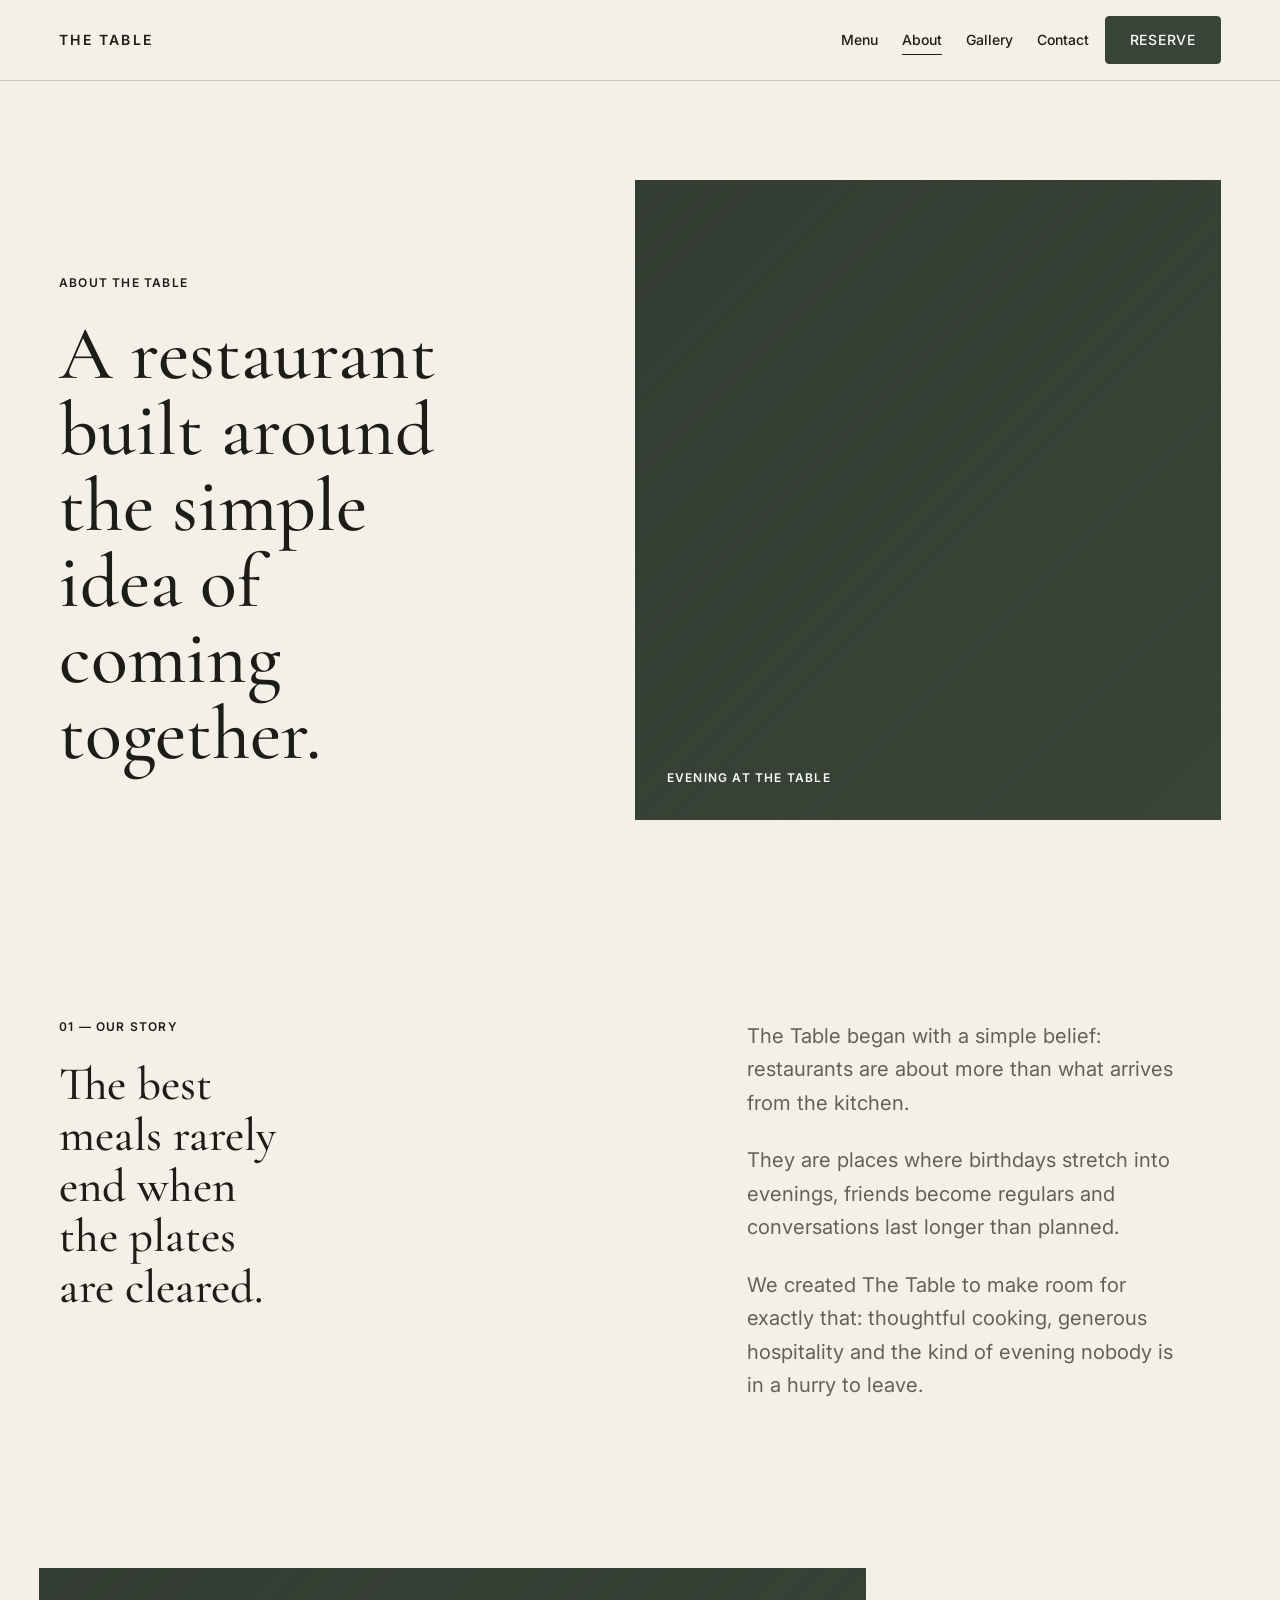
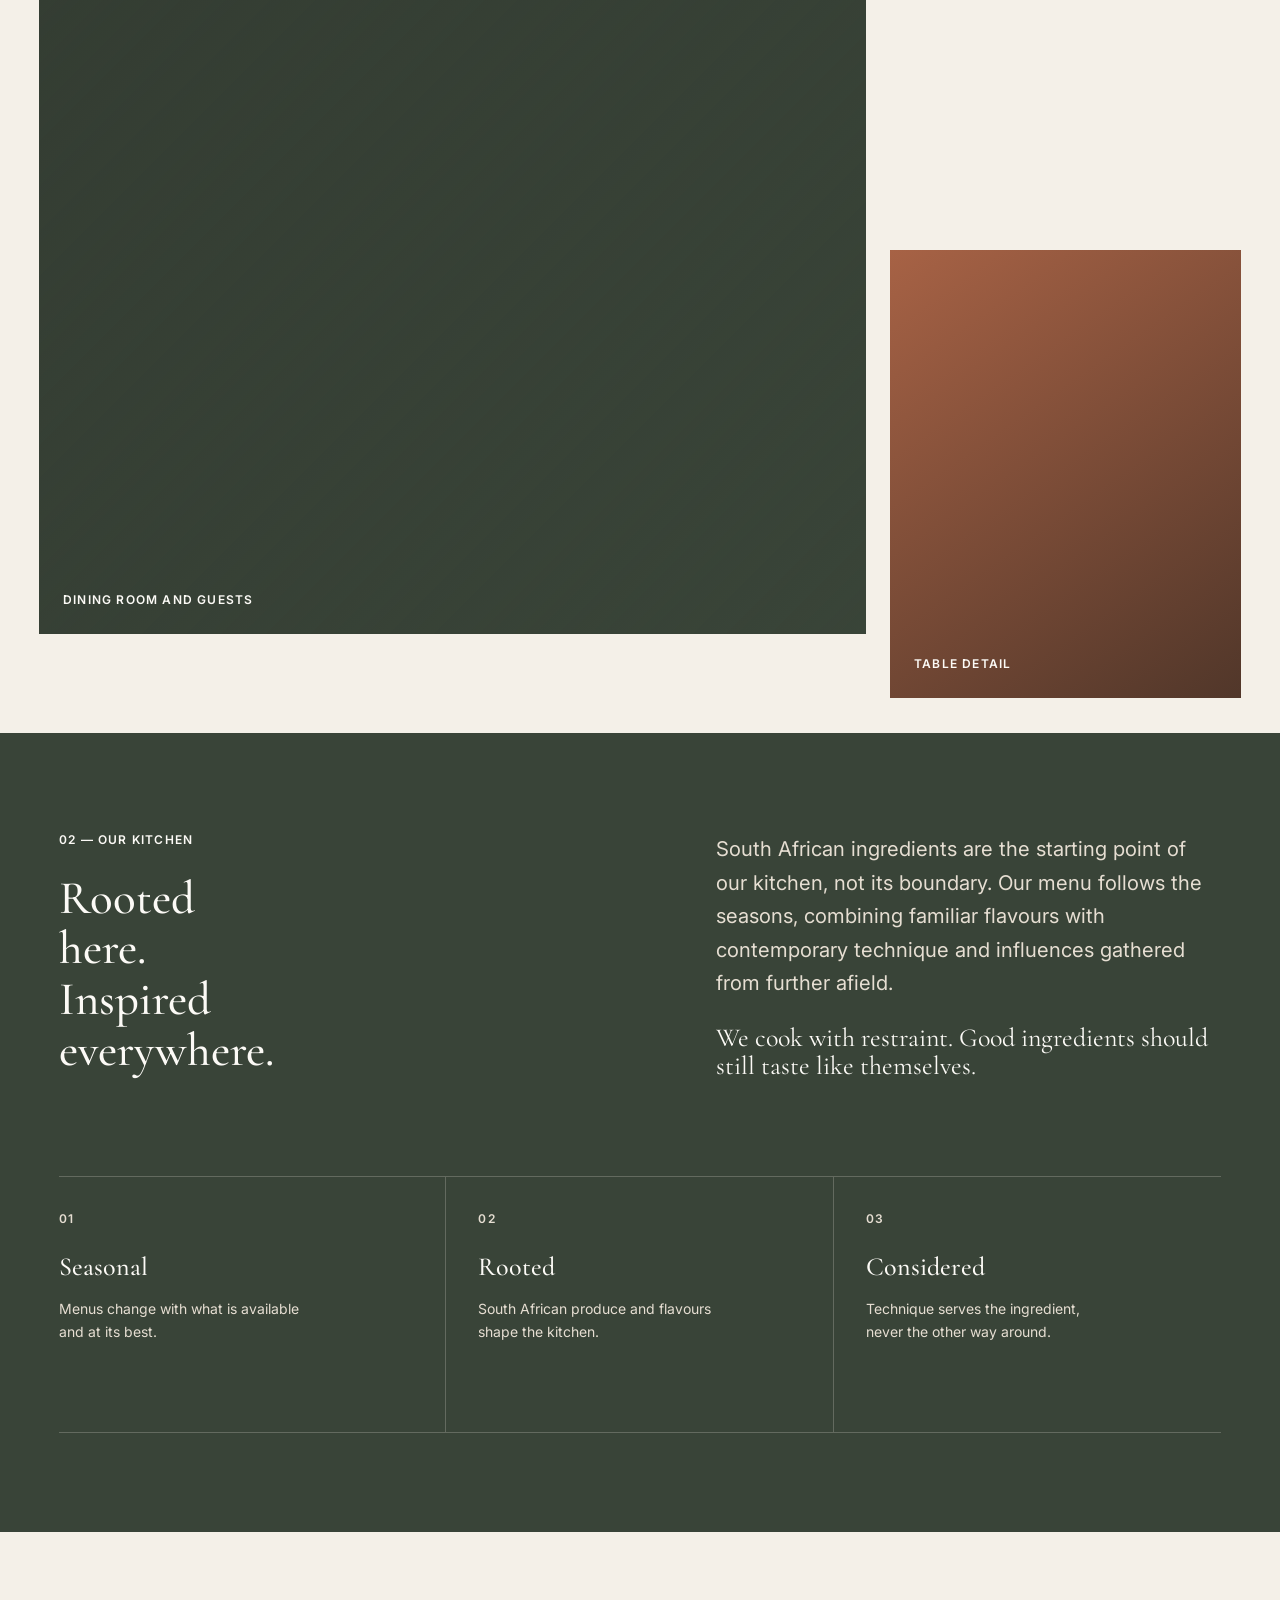
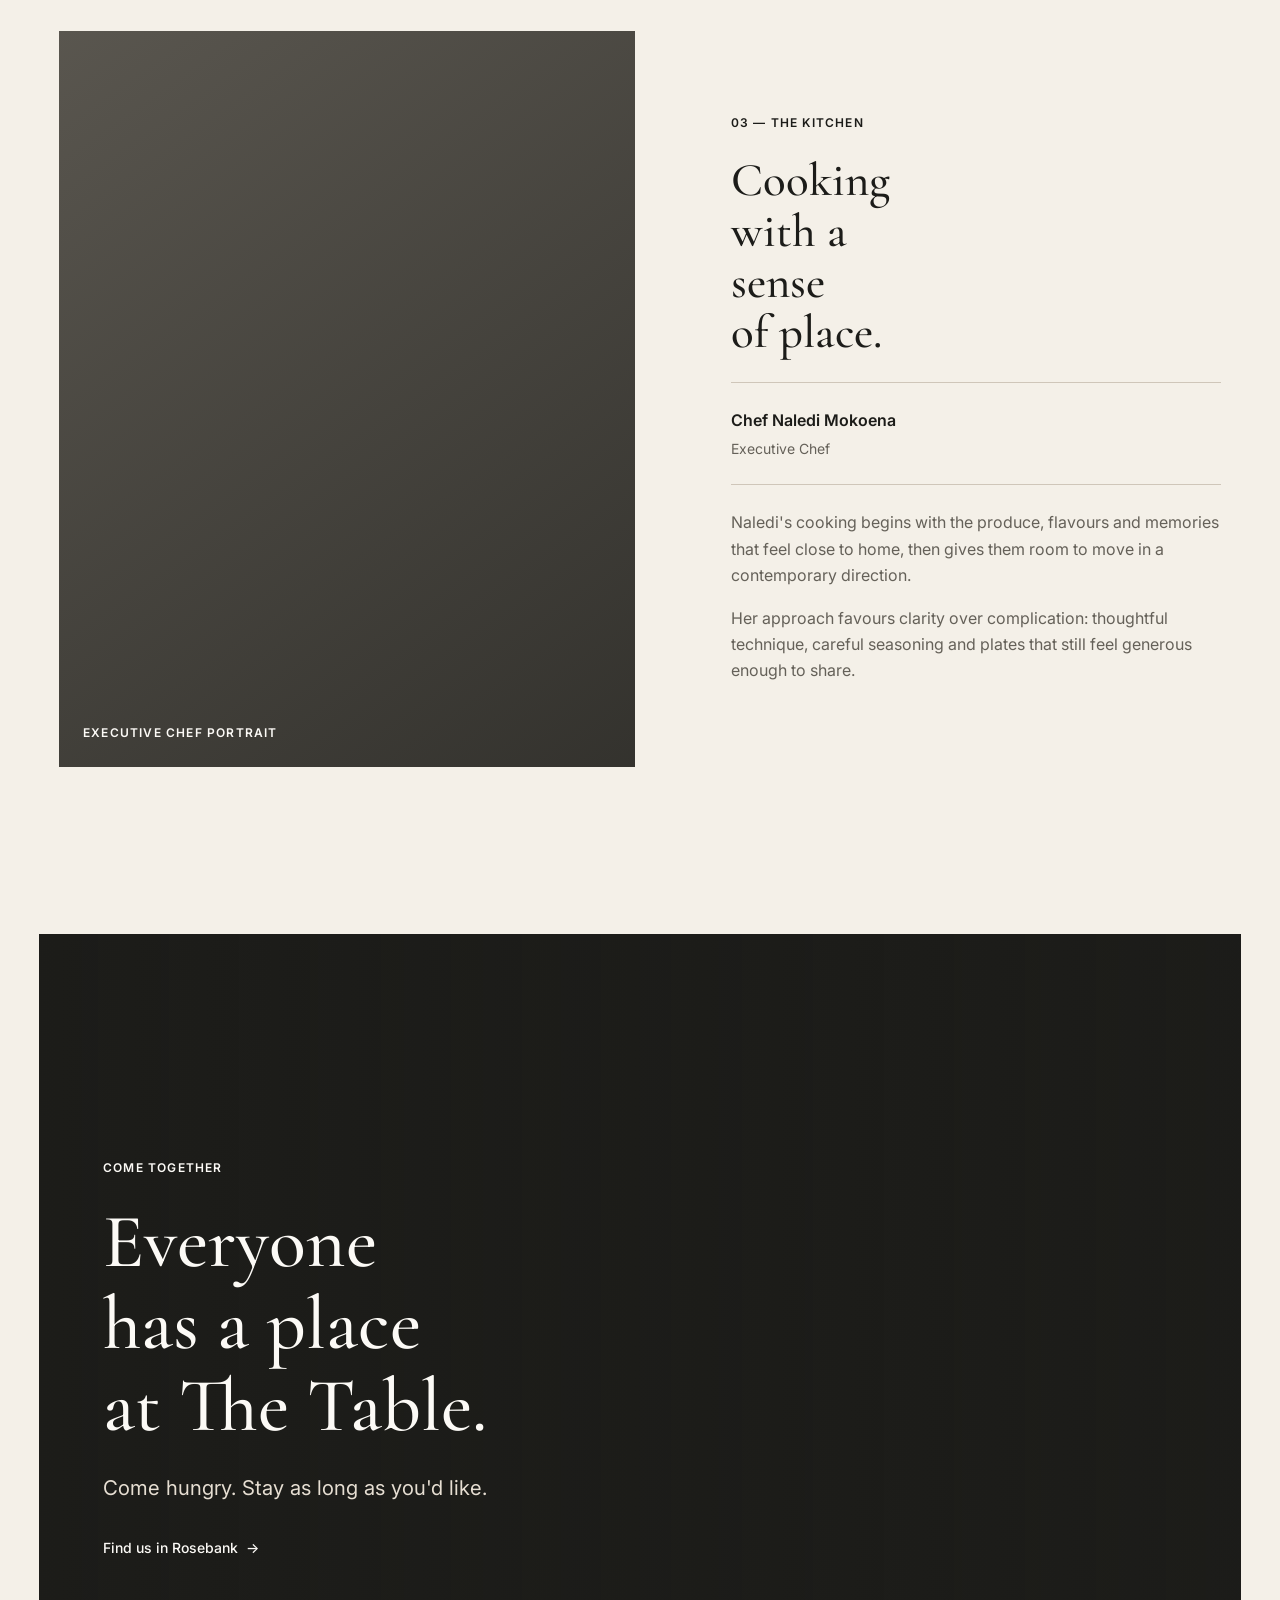
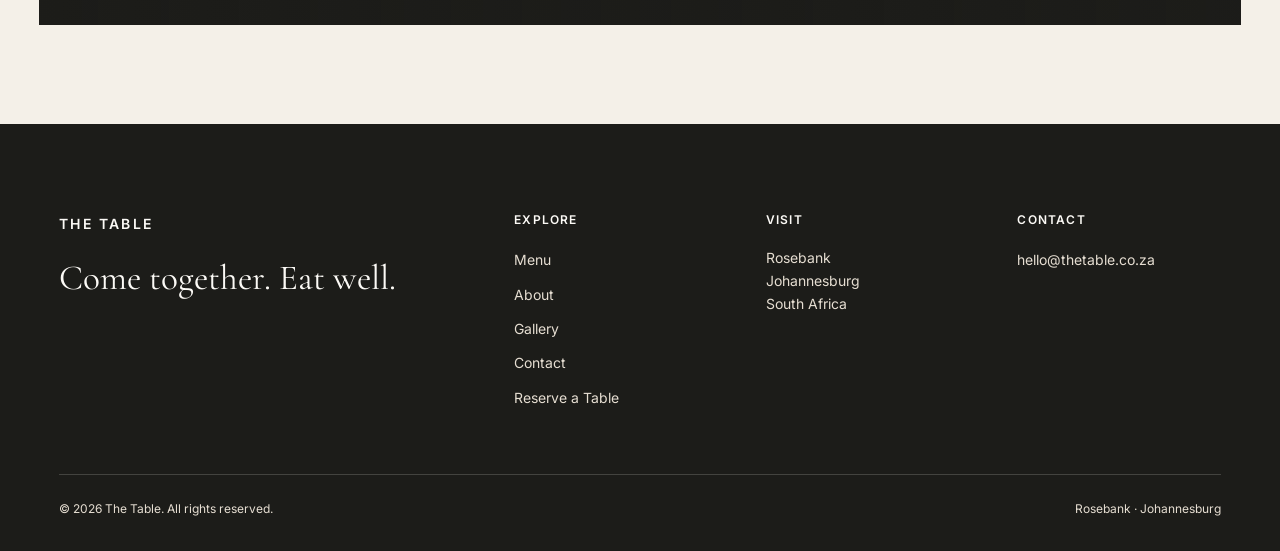
==== commit b331fb68: "repairs complete and this marks the end of V2" ====
--- a/about.html
+++ b/about.html
@@ -23,7 +23,7 @@
   <body>
     <a class="skip-link" href="#main-content">Skip to main content</a>
 
-    <header class="site-header">
+    <header class="site-header" data-site-header>
       <div class="container site-header__inner">
         <a class="site-header__brand" href="index.html" aria-label="The Table home">THE TABLE</a>
 
@@ -40,8 +40,8 @@
           <a class="button button--primary" href="reservations.html">Reserve</a>
         </div>
 
-        <details class="mobile-nav">
-          <summary class="mobile-nav__toggle" aria-label="Open site menu">
+        <details class="mobile-nav" data-mobile-nav>
+          <summary class="mobile-nav__toggle" data-mobile-nav-toggle aria-label="Open site menu" aria-expanded="false" aria-controls="mobile-navigation-panel">
             <span class="mobile-nav__toggle-label mobile-nav__toggle-label--menu">Menu</span>
             <span class="mobile-nav__toggle-label mobile-nav__toggle-label--close">Close</span>
             <span class="mobile-nav__icon" aria-hidden="true">
@@ -50,7 +50,7 @@
             </span>
           </summary>
 
-          <div class="mobile-nav__panel">
+          <div class="mobile-nav__panel" id="mobile-navigation-panel" data-mobile-nav-panel aria-hidden="true">
             <div class="mobile-nav__panel-inner">
               <a class="mobile-nav__brand" href="index.html">THE TABLE</a>
 
@@ -105,13 +105,13 @@
       <section class="about-hero section">
         <div class="container">
           <div class="about-hero__grid">
-            <div class="about-hero__copy stack stack--lg">
+            <div class="about-hero__copy stack stack--lg" data-reveal>
               <p class="eyebrow">About The Table</p>
               <h1>A restaurant built around the simple idea of coming together.</h1>
             </div>
 
-            <div class="about-hero__media" aria-hidden="true">
-              <span>Restaurant atmosphere photography</span>
+            <div class="about-hero__media data-reveal aria-hidden="true">
+              <span>Evening at The Table</span>
             </div>
           </div>
         </div>
@@ -119,7 +119,7 @@
 
       <section class="about-story section" aria-labelledby="story-title">
         <div class="container">
-          <div class="about-story__grid">
+          <div class="about-story__grid" data-reveal>
             <div>
               <p class="eyebrow">01 — Our Story</p>
               <h2 id="story-title">The best meals rarely end when the plates are cleared.</h2>
@@ -145,7 +145,7 @@
 
       <section class="about-images section--compact" aria-label="Restaurant story imagery">
         <div class="container--wide">
-          <div class="about-images__grid">
+          <div class="about-images__grid" data-reveal>
             <div class="about-images__large" aria-hidden="true">
               <span>Dining room and guests</span>
             </div>
@@ -158,7 +158,7 @@
 
       <section class="about-kitchen section section--olive" aria-labelledby="kitchen-title">
         <div class="container">
-          <div class="about-kitchen__intro">
+          <div class="about-kitchen__intro" data-reveal>
             <div class="stack stack--lg">
               <p class="eyebrow">02 — Our Kitchen</p>
               <h2 id="kitchen-title">Rooted here. Inspired everywhere.</h2>
@@ -176,7 +176,7 @@
             </div>
           </div>
 
-          <div class="about-principles">
+          <div class="about-principles" data-reveal>
             <article class="about-principle">
               <p class="about-principle__number">01</p>
               <h3>Seasonal</h3>
@@ -200,7 +200,7 @@
 
       <section class="about-chef section" aria-labelledby="chef-title">
         <div class="container">
-          <div class="about-chef__grid">
+          <div class="about-chef__grid" data-reveal>
             <div class="about-chef__media" aria-hidden="true">
               <span>Executive chef portrait</span>
             </div>
@@ -232,7 +232,7 @@
       <section class="about-closing section--compact">
         <div class="container--wide">
           <div class="about-closing__media">
-            <div class="about-closing__copy">
+            <div class="about-closing__copy" data-reveal>
               <p class="eyebrow">Come Together</p>
               <h2>Everyone has a place at The Table.</h2>
               <p>Come hungry. Stay as long as you'd like.</p>
@@ -278,7 +278,6 @@
             <p class="site-footer__heading">Contact</p>
             <ul class="site-footer__list" role="list">
               <li><a class="site-footer__link" href="mailto:hello@thetable.co.za">hello@thetable.co.za</a></li>
-              <li><span class="site-footer__text">Phone number to be confirmed</span></li>
             </ul>
           </div>
         </div>
@@ -289,5 +288,6 @@
         </div>
       </div>
     </footer>
+    <script type="module" src="js/main.js"></script>
   </body>
 </html>
--- a/css/components.css
+++ b/css/components.css
@@ -147,76 +147,6 @@
 .text-link:hover .text-link__arrow {
   transform: translateX(0.25rem);
 }
-
-/* Foundation page shell */
-.foundation-placeholder {
-  display: grid;
-  min-height: 50vh;
-  place-items: center;
-  padding-block: var(--section-space);
-}
-
-.foundation-placeholder__inner {
-  width: min(100% - (2 * var(--page-gutter)), var(--container-reading));
-}
-
-.foundation-placeholder__copy {
-  margin-top: var(--space-lg);
-  color: var(--color-ink-soft);
-}
-
-
-/* Shared forms */
-.form-field {
-  display: grid;
-  gap: var(--space-xs);
-}
-
-.form-field label {
-  font-size: var(--text-xs);
-  font-weight: 600;
-  letter-spacing: var(--tracking-label);
-  text-transform: uppercase;
-}
-
-.form-field input,
-.form-field select,
-.form-field textarea {
-  width: 100%;
-  color: var(--color-ink);
-  background: var(--color-white-soft);
-  border: var(--border-default);
-  border-radius: var(--radius-md);
-}
-
-.form-field input,
-.form-field select {
-  min-height: 3.5rem;
-  padding-inline: var(--space-md);
-}
-
-.form-field textarea {
-  min-height: 10rem;
-  padding: var(--space-md);
-}
-
-.form-field input:focus,
-.form-field select:focus,
-.form-field textarea:focus {
-  border-color: var(--color-brand);
-}
-
-.form-field__help {
-  color: var(--color-ink-soft);
-  font-size: var(--text-sm);
-}
-
-.button:disabled,
-.button[aria-disabled="true"] {
-  cursor: not-allowed;
-  opacity: 0.55;
-}
-
 
 /* Native mobile navigation */
 .site-nav--desktop,
@@ -521,3 +451,339 @@
     grid-template-columns: minmax(14rem, 2fr) repeat(3, minmax(9rem, 1fr));
   }
 }
+
+
+/* V2.1 JavaScript navigation enhancement */
+body.nav-open {
+  overflow: hidden;
+}
+
+.js .mobile-nav__panel[aria-hidden="true"] {
+  visibility: hidden;
+}
+
+.js .mobile-nav__panel[aria-hidden="false"] {
+  visibility: visible;
+}
+
+.js .mobile-nav__toggle[aria-expanded="true"] {
+  color: var(--color-white-soft);
+}
+
+@media (min-width: 48rem) {
+  body.nav-open {
+    overflow: auto;
+  }
+}
+
+
+/* V2.2 sticky/scrolled header enhancement */
+.js .site-header[data-site-header] {
+  position: sticky;
+  top: 0;
+  width: 100%;
+  transition:
+    color var(--duration-standard) var(--ease-standard),
+    background-color var(--duration-standard) var(--ease-standard),
+    border-color var(--duration-standard) var(--ease-standard);
+}
+
+.js .site-header--overlay.site-header--overlay-active {
+  position: absolute;
+  top: 0;
+  right: 0;
+  left: 0;
+  color: var(--color-white-soft);
+  background: transparent;
+  border-bottom-color: rgba(244, 240, 232, 0.2);
+}
+
+.js .site-header--scrolled {
+  position: sticky;
+  top: 0;
+  color: var(--color-ink);
+  background: color-mix(in srgb, var(--color-canvas) 96%, transparent);
+  border-bottom-color: var(--color-border);
+  backdrop-filter: blur(10px);
+}
+
+.js .site-header--scrolled .site-header__brand,
+.js .site-header--scrolled .site-nav__link {
+  color: var(--color-ink);
+}
+
+.js .site-header--scrolled .button--primary {
+  color: var(--color-white-soft);
+  background: var(--color-brand);
+  border-color: var(--color-brand);
+}
+
+.js .site-header--scrolled .button--primary:hover {
+  background: var(--color-brand-hover);
+  border-color: var(--color-brand-hover);
+}
+
+@media (prefers-reduced-motion: reduce) {
+  .js .site-header[data-site-header] {
+    transition: none;
+  }
+}
+
+
+/* V2.3 shared form validation states */
+.form-field--error input,
+.form-field--error select,
+.form-field--error textarea {
+  border-color: var(--color-error);
+}
+
+.form-field__error {
+  margin-top: var(--space-2xs);
+  color: var(--color-error);
+  font-size: var(--text-sm);
+  line-height: var(--line-interface);
+}
+
+.form-status {
+  padding: var(--space-md);
+  font-size: var(--text-sm);
+  line-height: var(--line-interface);
+  border-left: 3px solid var(--color-border);
+  background: color-mix(in srgb, var(--color-surface) 48%, var(--color-canvas));
+}
+
+.form-status[data-status="error"] {
+  color: var(--color-error);
+  border-left-color: var(--color-error);
+}
+
+.form-status[data-status="success"] {
+  color: var(--color-success);
+  border-left-color: var(--color-success);
+}
+
+.form-status[data-status="info"] {
+  color: var(--color-ink-soft);
+  border-left-color: var(--color-brand);
+}
+
+
+/* V2.6 gallery lightbox */
+body.lightbox-open {
+  overflow: hidden;
+}
+
+.gallery-item[data-gallery-item] {
+  cursor: zoom-in;
+}
+
+.gallery-item[data-gallery-item]:focus-visible {
+  outline: 2px solid var(--color-brand);
+  outline-offset: 4px;
+}
+
+.lightbox {
+  width: 100%;
+  max-width: none;
+  height: 100%;
+  max-height: none;
+  margin: 0;
+  padding: 0;
+  color: var(--color-white-soft);
+  background: var(--color-ink);
+  border: 0;
+}
+
+.lightbox::backdrop {
+  background: rgba(28, 28, 25, 0.92);
+}
+
+.lightbox__shell {
+  display: grid;
+  min-height: 100dvh;
+  grid-template-rows: auto 1fr auto;
+  gap: var(--space-lg);
+  padding:
+    max(var(--space-lg), env(safe-area-inset-top))
+    var(--page-gutter)
+    max(var(--space-lg), env(safe-area-inset-bottom));
+}
+
+.lightbox__topbar,
+.lightbox__footer {
+  display: grid;
+  gap: var(--space-md);
+  align-items: center;
+}
+
+.lightbox__topbar {
+  grid-template-columns: 1fr auto;
+}
+
+.lightbox__counter {
+  color: var(--color-surface);
+  font-size: var(--text-xs);
+  font-weight: 600;
+  letter-spacing: var(--tracking-label);
+}
+
+.lightbox__close,
+.lightbox__nav {
+  min-height: 2.75rem;
+  padding: 0;
+  color: var(--color-white-soft);
+  background: transparent;
+  cursor: pointer;
+}
+
+.lightbox__close {
+  font-size: var(--text-xs);
+  font-weight: 600;
+  letter-spacing: var(--tracking-label);
+  text-transform: uppercase;
+}
+
+.lightbox__media {
+  display: grid;
+  width: min(100%, 72rem);
+  min-height: min(60vh, 42rem);
+  place-self: center;
+  place-items: center;
+  padding: var(--space-xl);
+  color: var(--color-white-soft);
+  text-align: center;
+  background:
+    linear-gradient(145deg, rgba(244, 240, 232, 0.04), rgba(57, 68, 56, 0.62)),
+    var(--color-brand);
+}
+
+.lightbox__media::after {
+  content: attr(aria-label);
+  font-family: var(--font-display);
+  font-size: var(--text-h3);
+  line-height: var(--line-heading);
+}
+
+.lightbox__media {
+  font-size: 0;
+}
+
+.lightbox__footer {
+  grid-template-columns: auto minmax(0, 1fr) auto;
+}
+
+.lightbox__nav {
+  display: inline-flex;
+  align-items: center;
+  gap: var(--space-xs);
+  font-size: var(--text-sm);
+}
+
+.lightbox__caption {
+  justify-self: center;
+  max-width: 40rem;
+  color: var(--color-surface);
+  font-size: var(--text-sm);
+  text-align: center;
+}
+
+@media (max-width: 47.99rem) {
+  .lightbox__footer {
+    grid-template-columns: repeat(2, minmax(0, 1fr));
+  }
+
+  .lightbox__caption {
+    grid-column: 1 / -1;
+    grid-row: 1;
+  }
+
+  .lightbox__nav:last-child {
+    justify-self: end;
+  }
+}
+
+@media (prefers-reduced-motion: reduce) {
+  .gallery-item[data-gallery-item] {
+    scroll-behavior: auto;
+  }
+}
+
+
+/* V2.7 active Menu category state */
+.menu-categories__list a[data-menu-category-link] {
+  position: relative;
+  transition:
+    color var(--duration-standard) var(--ease-standard),
+    opacity var(--duration-standard) var(--ease-standard);
+}
+
+.menu-categories__list a[data-menu-category-link]::after {
+  content: "";
+  position: absolute;
+  right: 0;
+  bottom: 0.55rem;
+  left: 0;
+  height: 1px;
+  background: currentColor;
+  transform: scaleX(0);
+  transform-origin: right;
+  transition: transform var(--duration-standard) var(--ease-standard);
+}
+
+.menu-categories__list a[data-menu-category-link].is-active,
+.menu-categories__list a[data-menu-category-link][aria-current="true"] {
+  color: var(--color-brand);
+}
+
+.menu-categories__list a[data-menu-category-link].is-active::after,
+.menu-categories__list a[data-menu-category-link][aria-current="true"]::after {
+  transform: scaleX(1);
+  transform-origin: left;
+}
+
+@media (prefers-reduced-motion: reduce) {
+  .menu-categories__list a[data-menu-category-link],
+  .menu-categories__list a[data-menu-category-link]::after {
+    transition: none;
+  }
+}
+
+
+/* V2.8 restrained reveal motion */
+.js [data-reveal] {
+  opacity: 0;
+  transform: translateY(1rem);
+  transition:
+    opacity var(--duration-editorial) var(--ease-standard),
+    transform var(--duration-editorial) var(--ease-standard);
+}
+
+.js [data-reveal].is-revealed {
+  opacity: 1;
+  transform: translateY(0);
+}
+
+@media (prefers-reduced-motion: reduce) {
+  .js [data-reveal],
+  .js [data-reveal].is-revealed {
+    opacity: 1;
+    transform: none;
+    transition: none;
+  }
+}
+
+
+/* V2 acceptance hardening */
+[hidden] {
+  display: none !important;
+}
+
+.lightbox__close:focus-visible,
+.lightbox__nav:focus-visible {
+  outline: 2px solid var(--color-white-soft);
+  outline-offset: 4px;
+}
+
+.form-field--error label {
+  color: var(--color-error);
+}
--- a/css/pages/about.css
+++ b/css/pages/about.css
@@ -283,3 +283,48 @@
     transform: none;
   }
 }
+
+/* --------------------------------------------------------------------------
+   About visual repair — principles alignment
+   -------------------------------------------------------------------------- */
+
+.about-principles {
+  width: 100%;
+  overflow: hidden;
+}
+
+.about-principle {
+  display: flex;
+  min-width: 0;
+  flex-direction: column;
+  justify-content: flex-start;
+}
+
+.about-principle__number,
+.about-principle h3,
+.about-principle p:last-child {
+  margin-left: 0;
+}
+
+@media (min-width: 48rem) {
+  .about-principles {
+    grid-template-columns: repeat(3, minmax(0, 1fr));
+    align-items: stretch;
+  }
+
+  .about-principle {
+    min-height: 16rem;
+    padding: var(--space-xl);
+    border-bottom: 1px solid rgba(244, 240, 232, 0.22);
+    border-right: 1px solid rgba(244, 240, 232, 0.22);
+  }
+
+  .about-principle:first-child {
+    padding-left: 0;
+  }
+
+  .about-principle:last-child {
+    padding-right: 0;
+    border-right: 0;
+  }
+}
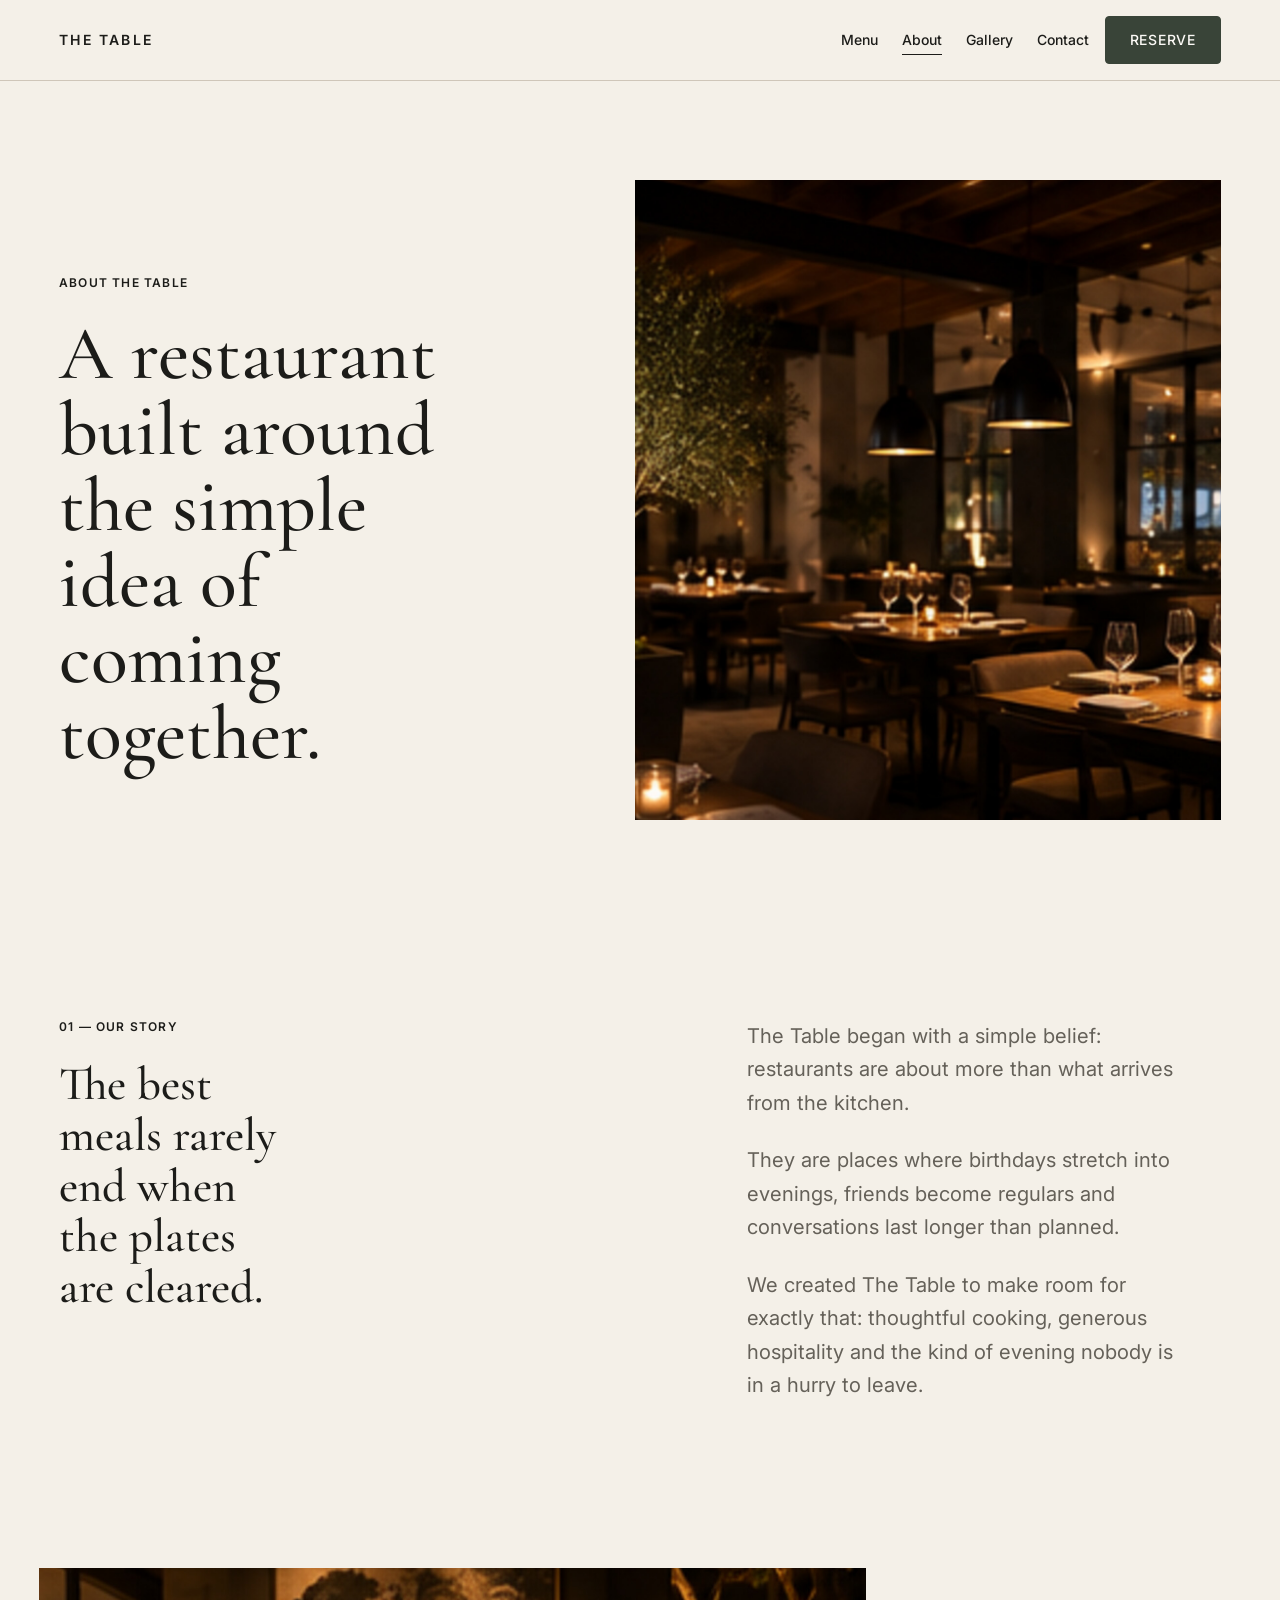
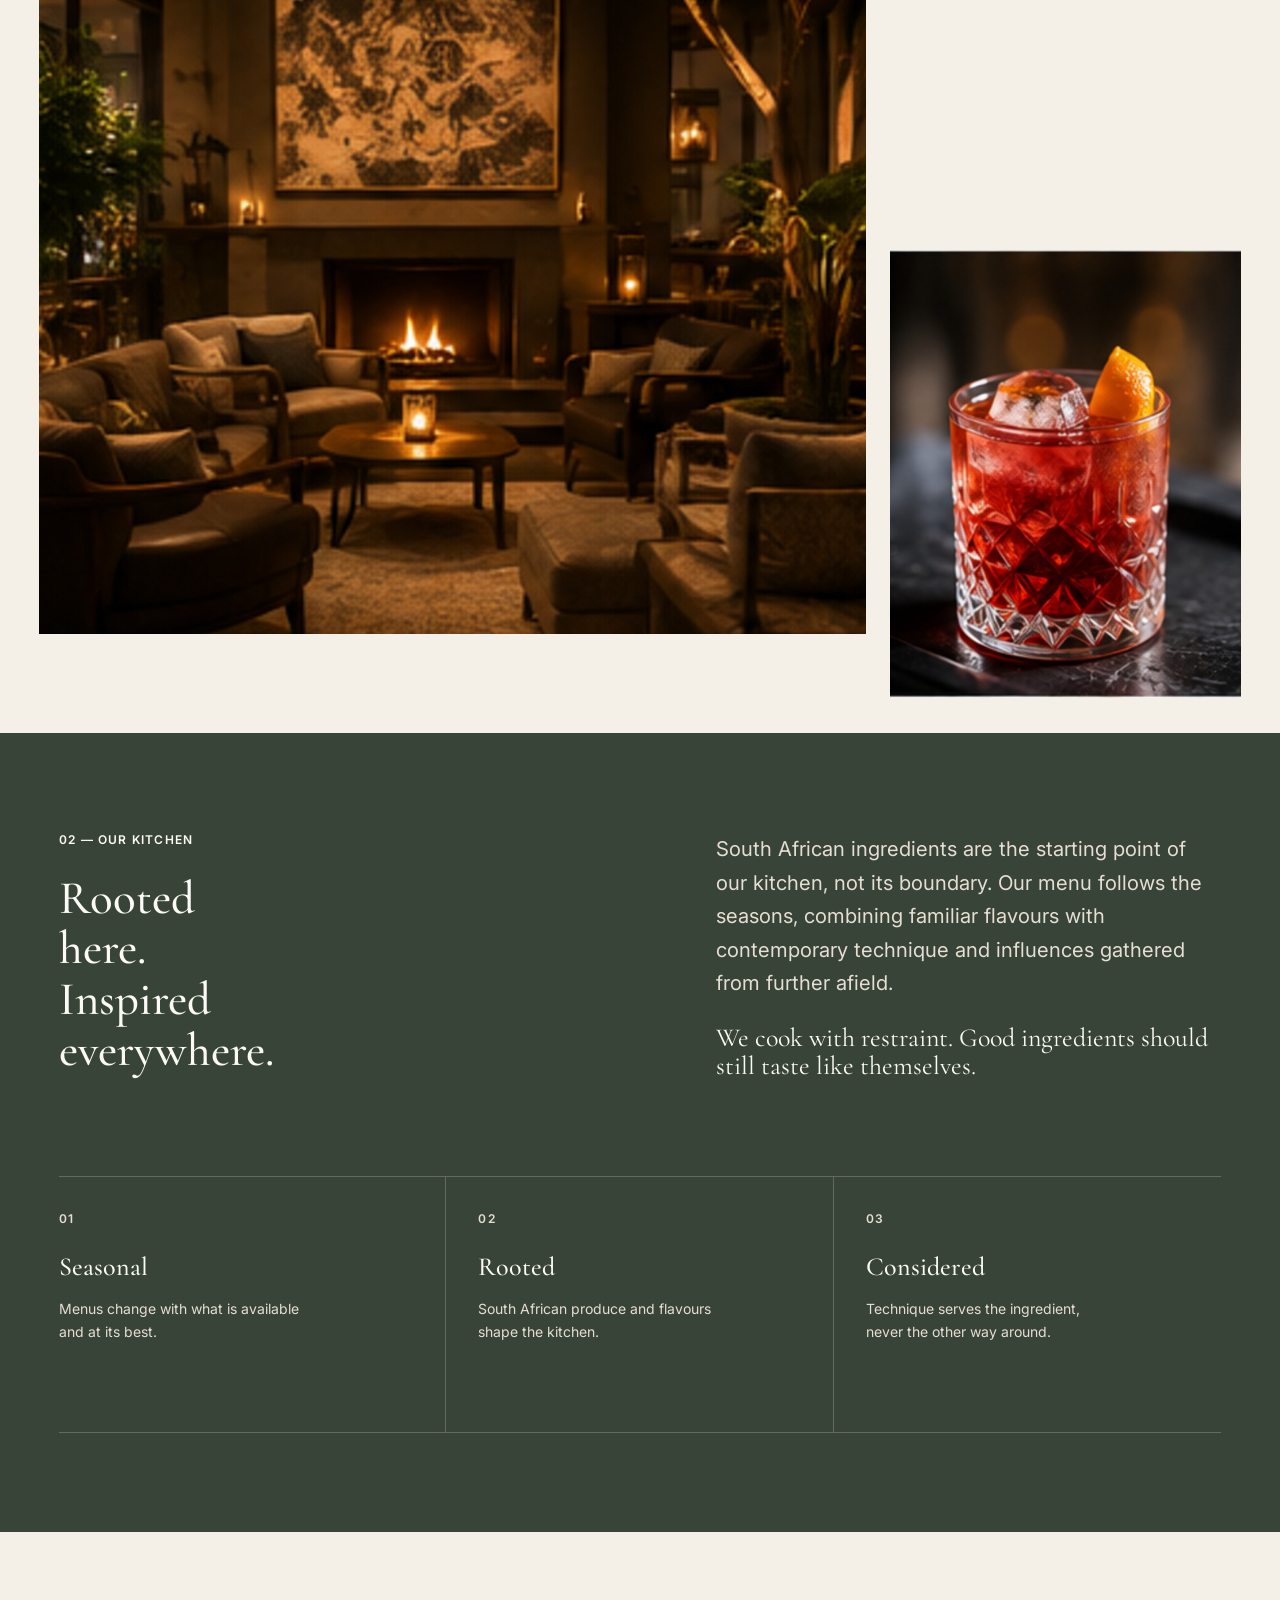
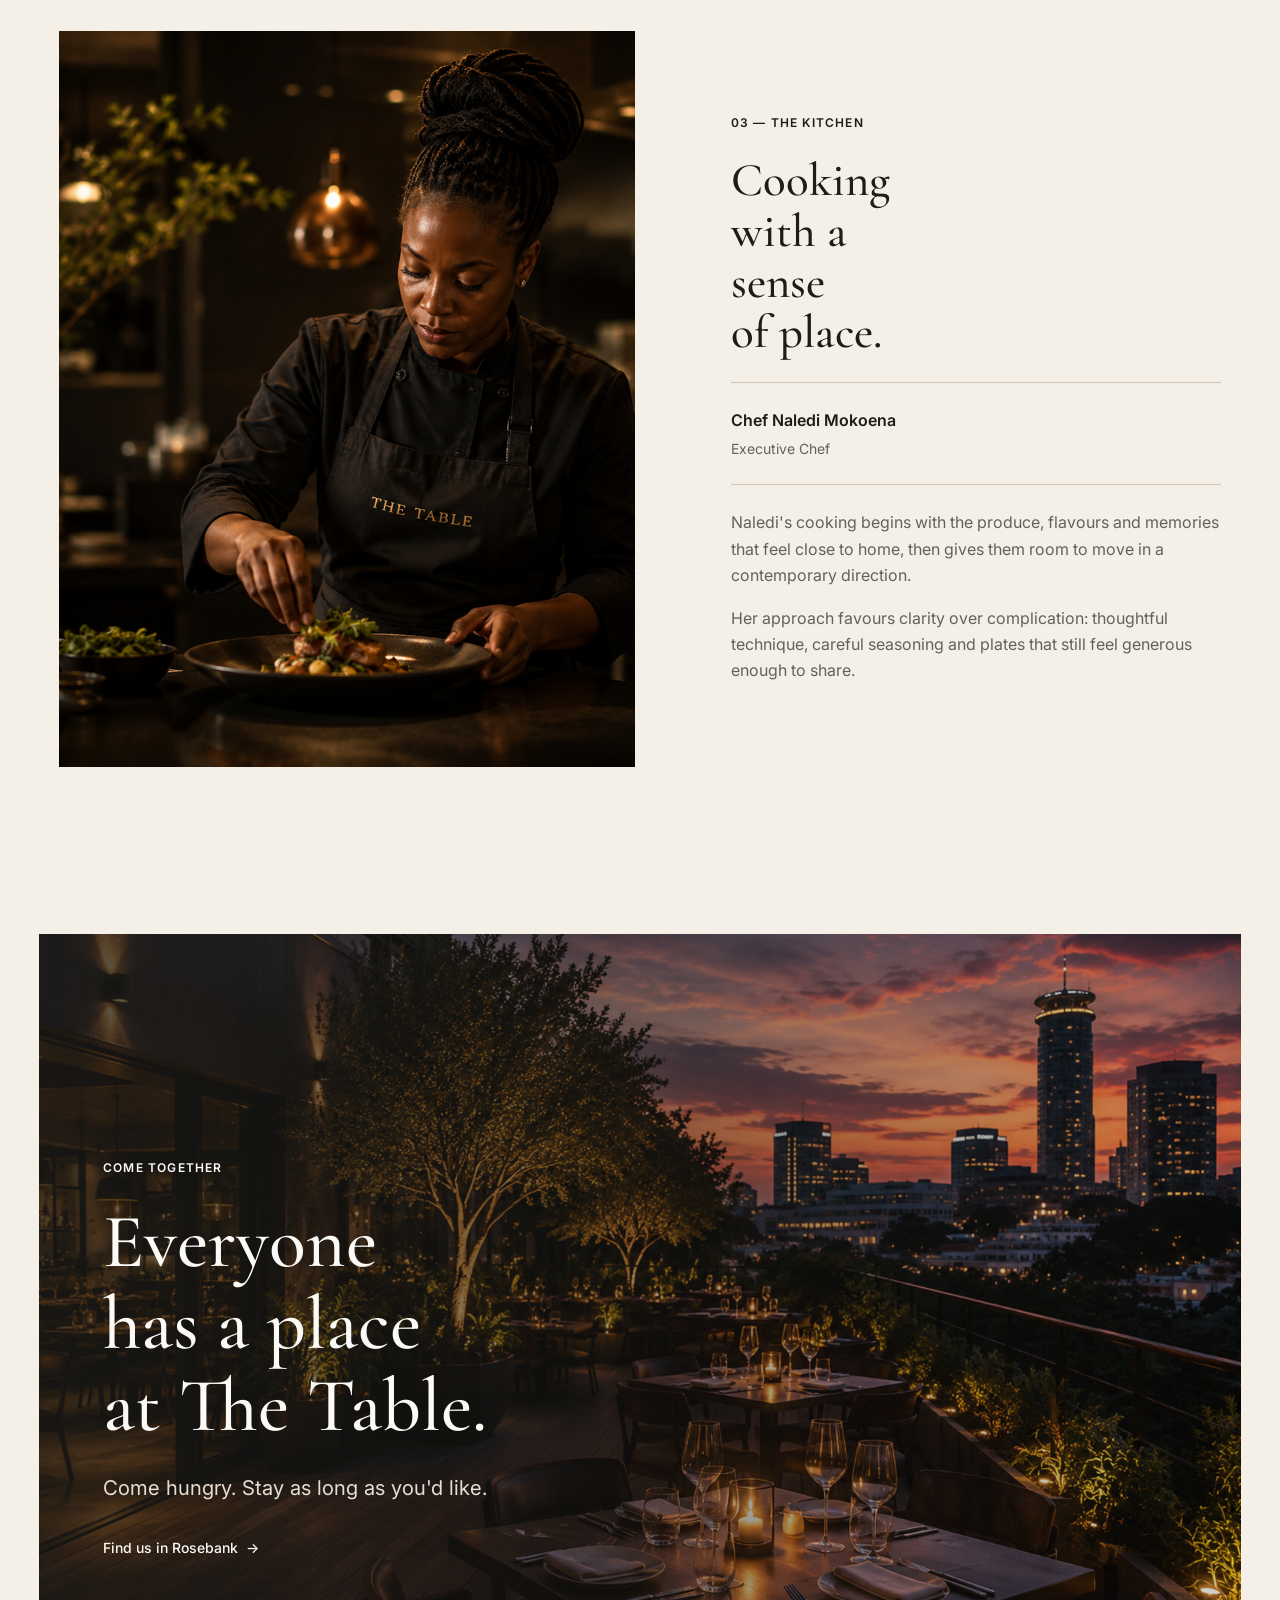
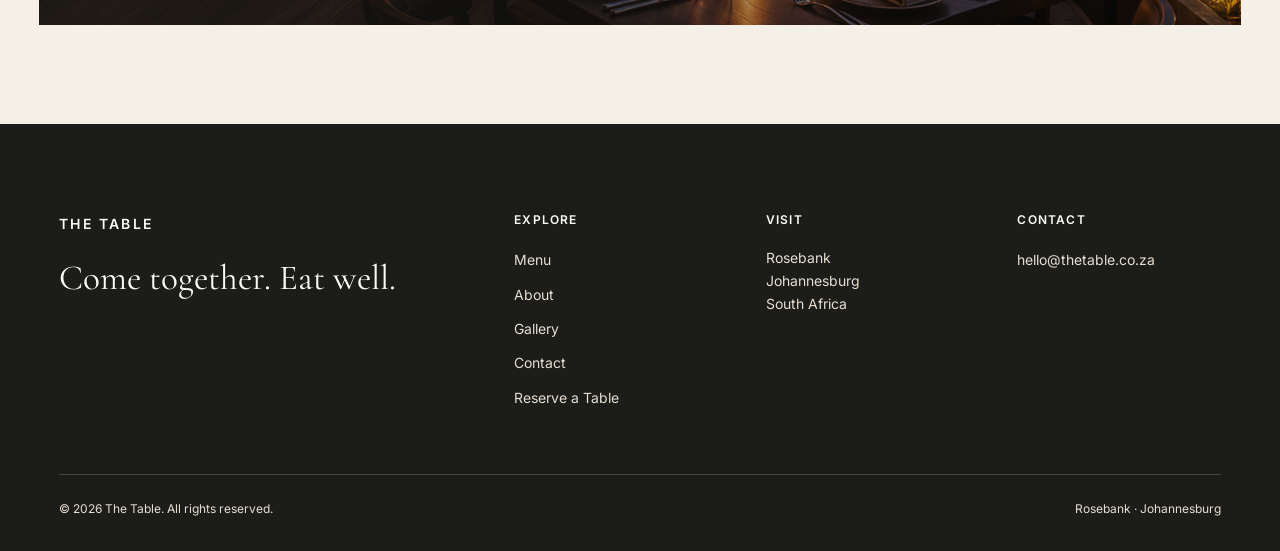
==== commit 3a547eaa: "Complete" ====
--- a/about.html
+++ b/about.html
@@ -110,9 +110,9 @@
               <h1>A restaurant built around the simple idea of coming together.</h1>
             </div>
 
-            <div class="about-hero__media data-reveal aria-hidden="true">
-              <span>Evening at The Table</span>
-            </div>
+            <figure class="about-hero__media" data-reveal>
+              <img src="assets/images/about/about-hero.jpg" alt="Warm evening dining room at The Table in Rosebank" decoding="async">
+            </figure>
           </div>
         </div>
       </section>
@@ -146,12 +146,12 @@
       <section class="about-images section--compact" aria-label="Restaurant story imagery">
         <div class="container--wide">
           <div class="about-images__grid" data-reveal>
-            <div class="about-images__large" aria-hidden="true">
-              <span>Dining room and guests</span>
-            </div>
-            <div class="about-images__small" aria-hidden="true">
-              <span>Table detail</span>
-            </div>
+            <figure class="about-images__large">
+              <img src="assets/images/about/about-story-large.jpg" alt="Guests sharing dinner in the softly lit dining room" loading="lazy" decoding="async">
+            </figure>
+            <figure class="about-images__small">
+              <img src="assets/images/about/about-story-detail.jpg" alt="Candlelit table setting with wine glasses and place settings" loading="lazy" decoding="async">
+            </figure>
           </div>
         </div>
       </section>
@@ -201,9 +201,9 @@
       <section class="about-chef section" aria-labelledby="chef-title">
         <div class="container">
           <div class="about-chef__grid" data-reveal>
-            <div class="about-chef__media" aria-hidden="true">
-              <span>Executive chef portrait</span>
-            </div>
+            <figure class="about-chef__media">
+              <img src="assets/images/about/chef_naledi.jpg" alt="Chef Naledi Mokoena plating a dish in the kitchen" loading="lazy" decoding="async">
+            </figure>
 
             <div class="about-chef__copy stack stack--lg">
               <p class="eyebrow">03 — The Kitchen</p>
@@ -232,6 +232,7 @@
       <section class="about-closing section--compact">
         <div class="container--wide">
           <div class="about-closing__media">
+            <img class="about-closing__image" src="assets/images/about/about-closing.jpg" alt="Guests gathered around a long table during evening service" loading="lazy" decoding="async">
             <div class="about-closing__copy" data-reveal>
               <p class="eyebrow">Come Together</p>
               <h2>Everyone has a place at The Table.</h2>
--- a/css/components.css
+++ b/css/components.css
@@ -644,29 +644,15 @@
 }
 
 .lightbox__media {
-  display: grid;
+  display: block;
   width: min(100%, 72rem);
-  min-height: min(60vh, 42rem);
+  max-height: min(68vh, 46rem);
   place-self: center;
-  place-items: center;
-  padding: var(--space-xl);
-  color: var(--color-white-soft);
-  text-align: center;
-  background:
-    linear-gradient(145deg, rgba(244, 240, 232, 0.04), rgba(57, 68, 56, 0.62)),
-    var(--color-brand);
-}
-
-.lightbox__media::after {
-  content: attr(aria-label);
-  font-family: var(--font-display);
-  font-size: var(--text-h3);
-  line-height: var(--line-heading);
-}
-
-.lightbox__media {
-  font-size: 0;
-}
+  object-fit: contain;
+  background: var(--color-ink);
+}
+
+
 
 .lightbox__footer {
   grid-template-columns: auto minmax(0, 1fr) auto;
@@ -787,3 +773,12 @@
 .form-field--error label {
   color: var(--color-error);
 }
+
+/* Gallery direct-file fallback */
+.lightbox.lightbox--fallback-open {
+  position: fixed;
+  inset: 0;
+  z-index: var(--z-modal);
+  display: block;
+  overflow: auto;
+}
--- a/css/pages/about.css
+++ b/css/pages/about.css
@@ -27,15 +27,48 @@
   display: grid;
   overflow: hidden;
   color: var(--color-white-soft);
-  background:
-    linear-gradient(135deg, rgba(28, 28, 25, 0.18), rgba(57, 68, 56, 0.7)),
-    var(--color-brand);
+  background: var(--color-brand);
 }
 
 .about-hero__media {
   min-height: clamp(26rem, 50vw, 42rem);
-  place-items: end start;
-  padding: var(--space-xl);
+  margin: 0;
+}
+
+
+.about-hero__media img,
+.about-images__large img,
+.about-images__small img,
+.about-chef__media img {
+  position: absolute;
+  inset: 0;
+  display: block;
+  width: 100%;
+  height: 100%;
+  object-fit: cover;
+}
+
+.about-chef__media img {
+  object-position: center 28%;
+}
+
+.about-closing__image {
+  position: absolute;
+  inset: 0;
+  display: block;
+  width: 100%;
+  height: 100%;
+  object-fit: cover;
+  object-position: center;
+}
+
+.about-closing__media::after {
+  content: "";
+  position: absolute;
+  inset: 0;
+  z-index: 0;
+  background: linear-gradient(90deg, rgba(28, 28, 25, 0.76), rgba(28, 28, 25, 0.18));
+  pointer-events: none;
 }
 
 .about-hero__media span,
@@ -74,17 +107,12 @@
 
 .about-images__large {
   min-height: clamp(24rem, 52vw, 44rem);
-  place-items: end start;
-  padding: var(--space-lg);
+  margin: 0;
 }
 
 .about-images__small {
   min-height: clamp(16rem, 36vw, 28rem);
-  place-items: end start;
-  padding: var(--space-lg);
-  background:
-    linear-gradient(145deg, rgba(167, 98, 69, 0.2), rgba(28, 28, 25, 0.62)),
-    var(--color-clay);
+  margin: 0;
 }
 
 .about-kitchen__intro {
@@ -149,11 +177,7 @@
 
 .about-chef__media {
   min-height: clamp(28rem, 58vw, 46rem);
-  place-items: end start;
-  padding: var(--space-lg);
-  background:
-    linear-gradient(145deg, rgba(28, 28, 25, 0.16), rgba(28, 28, 25, 0.68)),
-    var(--color-ink-soft);
+  margin: 0;
 }
 
 .about-chef__copy h2 {
@@ -188,12 +212,11 @@
   min-height: clamp(28rem, 54vw, 44rem);
   align-items: end;
   padding: var(--space-xl);
-  background:
-    linear-gradient(90deg, rgba(28, 28, 25, 0.76), rgba(28, 28, 25, 0.16)),
-    var(--color-ink);
 }
 
 .about-closing__copy {
+  position: relative;
+  z-index: 1;
   max-width: 42rem;
 }
 
